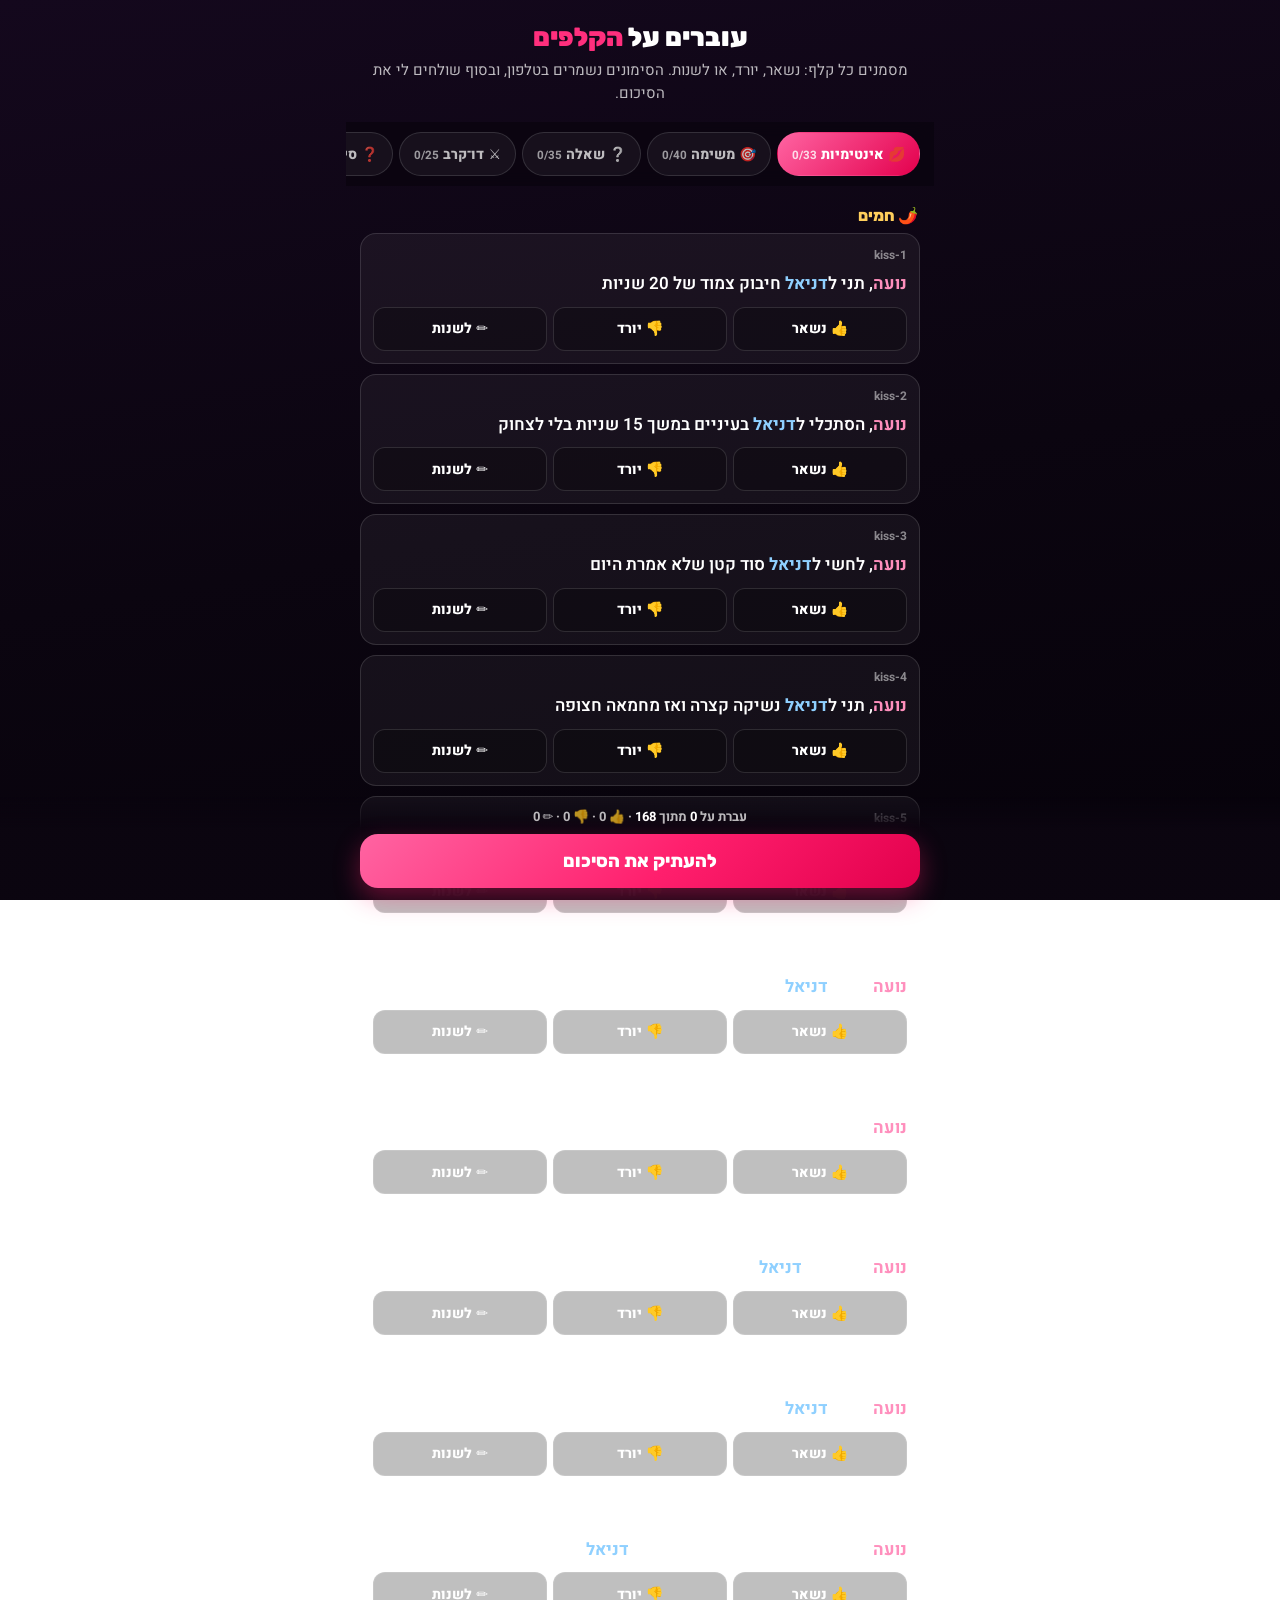
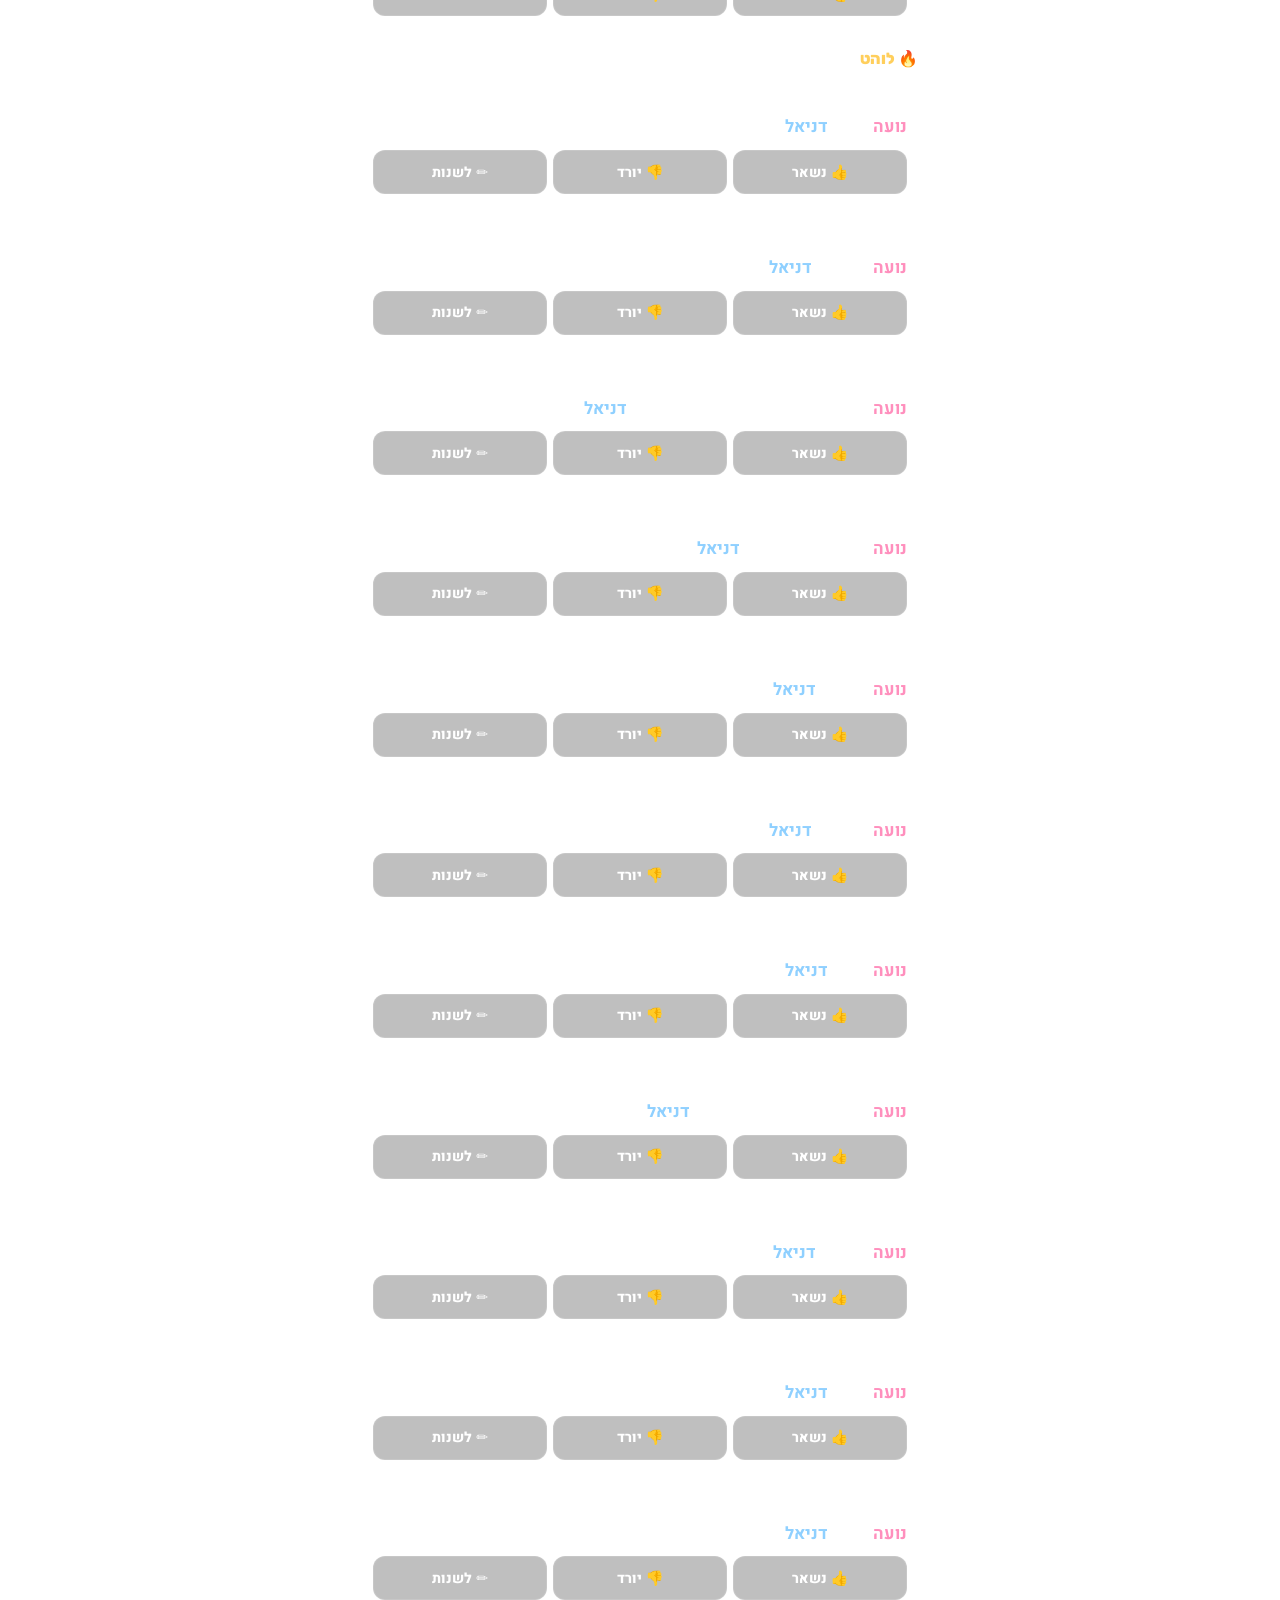
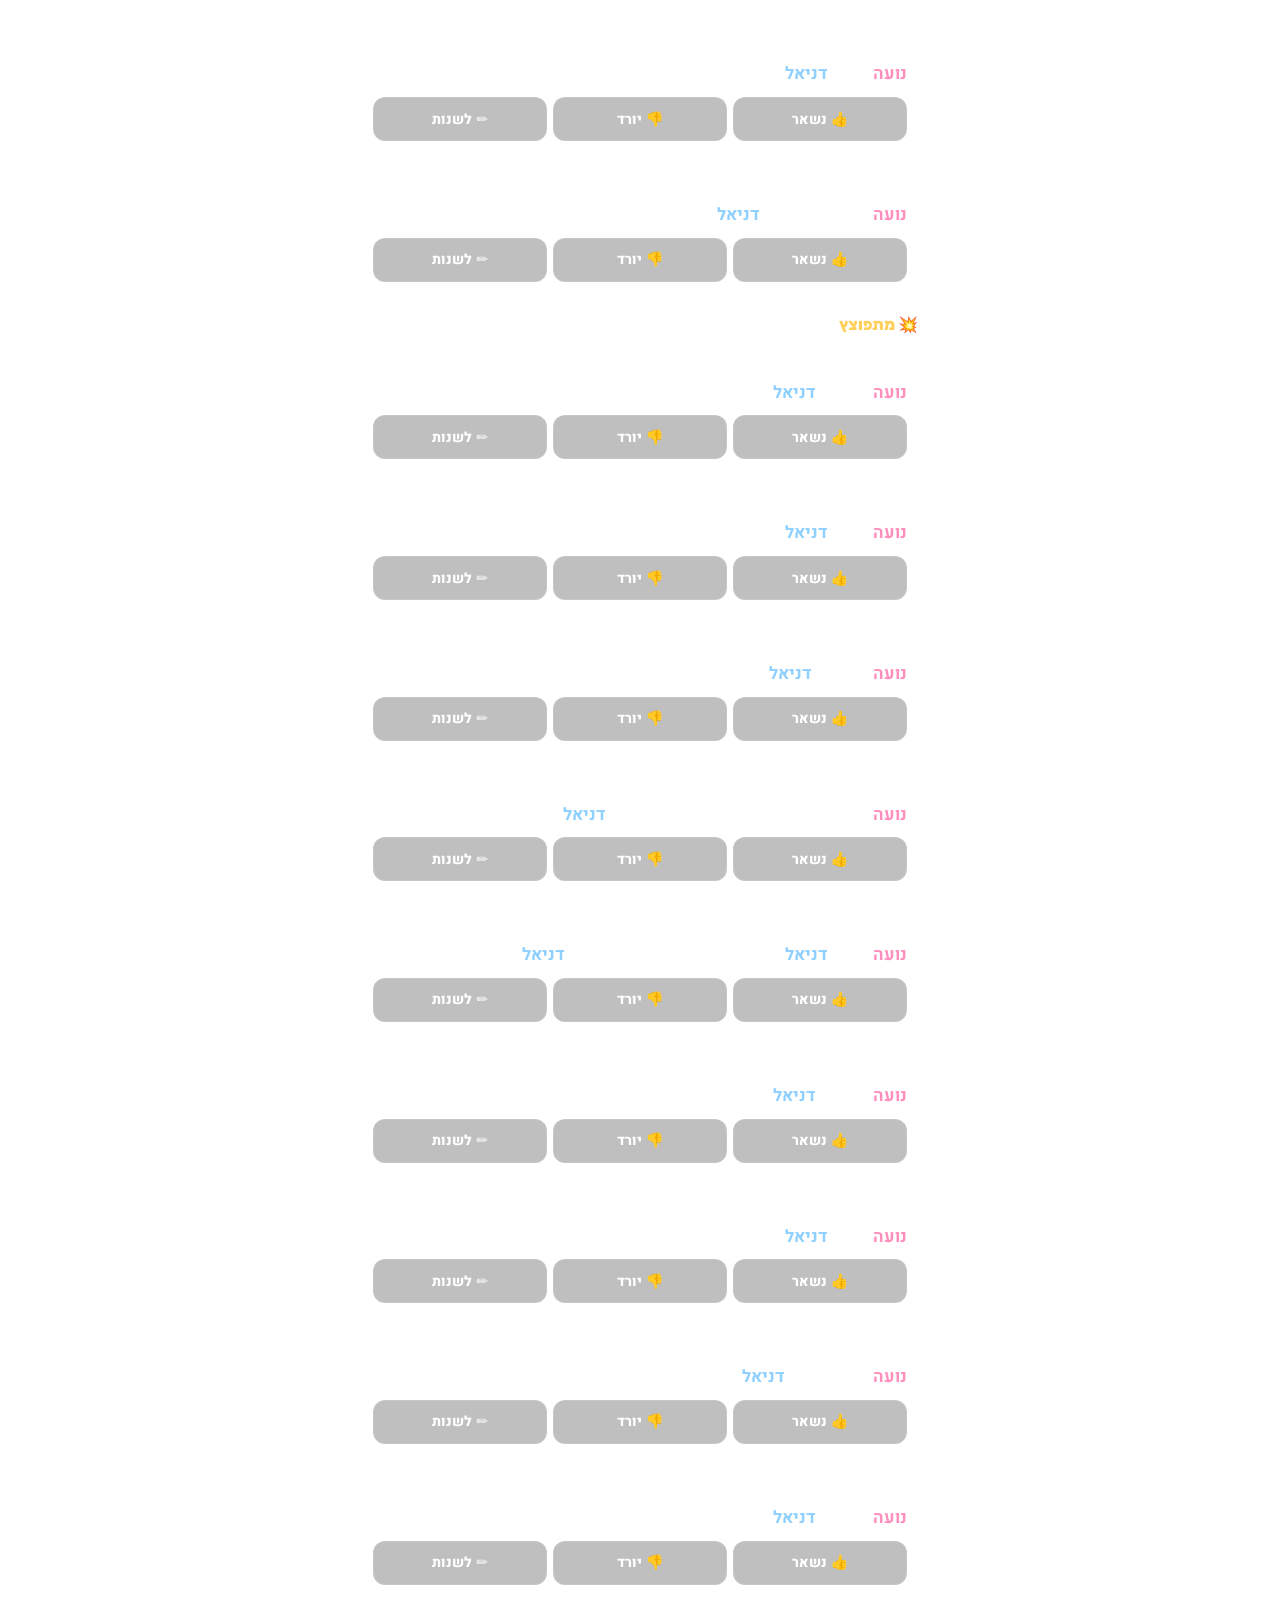
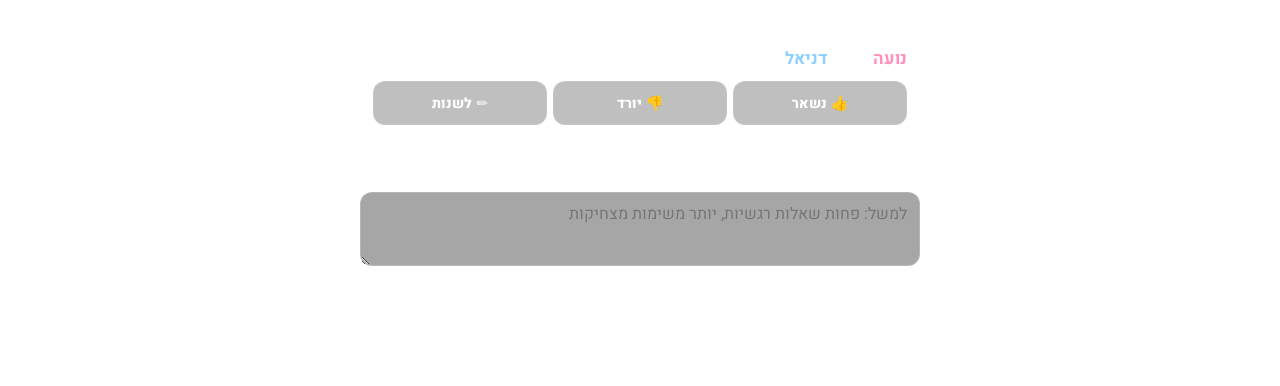
==== premium/review.html @ f599b425 "Box edition: dramatic bomb sequence and card review page Co-Authored-By: Claude Fable 5.2 <noreply@a" ====
<!DOCTYPE html>
<html lang="he" dir="rtl">
<head>
<meta charset="UTF-8">
<meta name="viewport" content="width=device-width, initial-scale=1.0, viewport-fit=cover">
<meta name="theme-color" content="#0b0510">
<meta name="robots" content="noindex">
<title>מעבר על הקלפים</title>
<link rel="preconnect" href="https://fonts.googleapis.com">
<link rel="preconnect" href="https://fonts.gstatic.com" crossorigin>
<link href="https://fonts.googleapis.com/css2?family=Heebo:wght@400;500;600;700;800&family=Rubik:wght@700;800;900&display=swap" rel="stylesheet">
<style>
:root{--bg:#0b0510;--line:rgba(255,255,255,.13);--muted:rgba(255,255,255,.72);--dim:rgba(255,255,255,.5);--pink:#ff2f7d;--good:#2fd29a;--bad:#ff5a6e;--gold:#ffcf5c;--fd:"Rubik","Heebo",system-ui,sans-serif}
*{box-sizing:border-box;-webkit-tap-highlight-color:transparent}
html{-webkit-text-size-adjust:100%}
body{margin:0;background:linear-gradient(170deg,#14081d,#0b0510 55%,#06020a) fixed;color:#fff;font-family:"Heebo",system-ui,sans-serif;padding:0 14px calc(env(safe-area-inset-bottom,0px) + 120px)}
button,textarea{font-family:inherit;color:inherit}
button{cursor:pointer}
.wrap{max-width:560px;margin:0 auto}
header{padding:22px 0 8px;text-align:center}
h1{margin:0;font-family:var(--fd);font-weight:900;font-size:26px}
h1 span{color:var(--pink)}
header p{margin:6px 0 0;color:var(--muted);font-size:15px;line-height:1.5}
.tabs{position:sticky;top:0;z-index:5;display:flex;gap:6px;overflow-x:auto;margin:10px -14px 0;padding:10px 14px;background:rgba(11,5,16,.94);-webkit-backdrop-filter:blur(8px);backdrop-filter:blur(8px);scrollbar-width:none}
.tabs::-webkit-scrollbar{display:none}
.tabs button{flex:0 0 auto;min-height:44px;padding:0 14px;border-radius:999px;border:1px solid var(--line);background:rgba(255,255,255,.05);font-weight:800;font-size:14px;white-space:nowrap;color:var(--muted)}
.tabs button.on{background:linear-gradient(135deg,#ff64a2,#e3004d);border-color:transparent;color:#fff}
.tabs button small{font-weight:700;opacity:.8}
.lvl{margin:20px 2px 8px;font-family:var(--fd);font-weight:800;font-size:16px;color:var(--gold)}
.card{margin-bottom:10px;padding:12px;border-radius:16px;background:rgba(255,255,255,.05);border:1px solid var(--line);transition:border-color .2s,background .2s,opacity .2s}
.card.keep{border-color:rgba(47,210,154,.6);background:rgba(47,210,154,.08)}
.card.drop{border-color:rgba(255,90,110,.6);background:rgba(255,90,110,.08)}
.card.drop .txt{text-decoration:line-through;text-decoration-color:rgba(255,90,110,.8);opacity:.6}
.card.edit{border-color:rgba(255,207,92,.7);background:rgba(255,207,92,.08)}
.txt{margin:0 0 10px;font-size:17px;font-weight:600;line-height:1.45}
.txt b{color:#ff8fbd;font-weight:700}
.txt i{font-style:normal;color:#8fd0ff;font-weight:700}
.meta{display:flex;align-items:center;gap:6px;margin-bottom:8px;color:var(--dim);font-size:12px;font-weight:700}
.meta .id{direction:ltr}
.acts{display:grid;grid-template-columns:repeat(3,1fr);gap:6px}
.acts button{min-height:44px;border-radius:12px;border:1px solid var(--line);background:rgba(0,0,0,.25);font-weight:800;font-size:14px}
.card.keep .acts .k{background:var(--good);border-color:transparent;color:#03251a}
.card.drop .acts .d{background:var(--bad);border-color:transparent;color:#2a0308}
.card.edit .acts .e{background:var(--gold);border-color:transparent;color:#2a1a02}
.more{display:none;margin-top:8px}
.card.edit .more{display:block}
textarea{display:block;width:100%;min-height:74px;padding:10px 12px;border-radius:12px;border:1px solid rgba(255,255,255,.18);background:rgba(0,0,0,.35);font-size:16px;line-height:1.45;resize:vertical}
textarea:focus{outline:none;border-color:var(--gold)}
.lv{display:flex;align-items:center;gap:6px;margin-top:8px;font-size:13px;font-weight:700;color:var(--muted)}
.lv button{min-width:44px;min-height:40px;border-radius:10px;border:1px solid var(--line);background:rgba(0,0,0,.25);font-size:13px;font-weight:800}
.lv button.on{background:#fff;color:#1a0a22;border-color:transparent}
.bar{position:fixed;inset:auto 0 0;z-index:6;padding:10px 14px calc(env(safe-area-inset-bottom,0px) + 12px);background:linear-gradient(to top,rgba(11,5,16,.98) 70%,rgba(11,5,16,0))}
.bar-in{max-width:560px;margin:0 auto;display:grid;gap:8px}
.stat{text-align:center;font-size:13px;font-weight:700;color:var(--muted)}
.stat b{color:#fff}
.send{min-height:54px;border:0;border-radius:18px;font-family:var(--fd);font-weight:800;font-size:18px;color:#fff;background:linear-gradient(135deg,#ff64a2,#ff1f6d 55%,#e3004d);box-shadow:0 10px 26px rgba(255,31,109,.38)}
.send:active{transform:scale(.98)}
.toast{position:fixed;left:50%;bottom:150px;z-index:9;transform:translateX(-50%);padding:10px 16px;border-radius:14px;background:#1c0f28;border:1px solid var(--line);font-weight:700;font-size:15px;white-space:nowrap;opacity:0;pointer-events:none;transition:opacity .2s}
.toast.show{opacity:1}
#out{display:none;margin-top:8px;min-height:140px;direction:rtl;font-size:13px}
#out.show{display:block}
.free{margin:26px 0 0}
.free label{display:block;margin:0 2px 6px;font-weight:800;font-size:15px}
</style>
</head>
<body>
<div class="wrap">
  <header>
    <h1>עוברים על <span>הקלפים</span></h1>
    <p>מסמנים כל קלף: נשאר, יורד, או לשנות. הסימונים נשמרים בטלפון, ובסוף שולחים לי את הסיכום.</p>
  </header>
  <nav class="tabs" id="tabs"></nav>
  <main id="list"></main>
  <div class="free">
    <label for="general">הערה כללית (לא חובה)</label>
    <textarea id="general" placeholder="למשל: פחות שאלות רגשיות, יותר משימות מצחיקות"></textarea>
  </div>
</div>
<div class="bar"><div class="bar-in">
  <div class="stat" id="stat"></div>
  <button class="send" id="send" type="button">להעתיק את הסיכום</button>
  <textarea id="out" readonly></textarea>
</div></div>
<div class="toast" id="toast"></div>
<script src="decks.js"></script>
<script>
const NAMES={kiss:"💋 אינטימיות",task:"🎯 משימה",question:"❔ שאלה",duel:"⚔️ דו־קרב",tempt:"❓ סיכון",drink:"🥂 שתייה",coupon:"🎟️ שוברים"};
const LVL={1:"🌶️ חמים",2:"🔥 לוהט",3:"💥 מתפוצץ"};
const VERBS={give:"תני",do:"עשי",say:"אמרי",ask:"שאלי",whisper:"לחשי",choose:"בחרי",look:"הסתכלי",describe:"תארי",tell:"ספרי",try:"נסי",hold:"החזיקי",invent:"המציאי",make:"גרמי",take:"קחי",return:"חזרי",drink:"שתי",stand:"עמדי",show:"הראי",perform:"בצעי",start:"תלחצי",answer:"עני",count:"מני",touch:"געי",keep:"שמרי"};
const KEY="pxCardReview";
const $=id=>document.getElementById(id);
const esc=s=>String(s).replace(/[&<>"']/g,c=>({"&":"&amp;","<":"&lt;",">":"&gt;",'"':"&quot;","'":"&#39;"}[c]));
let st={};try{st=JSON.parse(localStorage.getItem(KEY)||"{}")||{}}catch(_e){}
const save=()=>{try{localStorage.setItem(KEY,JSON.stringify(st))}catch(_e){}};
const DECKS=Object.assign({},LB_DECK,{coupon:LB_COUPONS.map(c=>[0,c[0]+" "+c[1]])});
const CATS=Object.keys(DECKS);
let cur=CATS[0];
function plain(t){let x=t.replaceAll("{actor}","נועה").replaceAll("{target}","דניאל");for(const k in VERBS)x=x.replaceAll("{"+k+"}",VERBS[k]);return x}
function pretty(t){let x=esc(t).replaceAll("{actor}","<b>נועה</b>").replaceAll("{target}","<i>דניאל</i>");for(const k in VERBS)x=x.replaceAll("{"+k+"}",VERBS[k]);return x}
const idOf=(cat,i)=>cat+"-"+(i+1);
function counts(cat){const a=DECKS[cat];let k=0,d=0,e=0;a.forEach((_,i)=>{const s=(st[idOf(cat,i)]||{}).s;if(s==="keep")k++;else if(s==="drop")d++;else if(s==="edit")e++});return{k,d,e,n:a.length}}
function renderTabs(){$("tabs").innerHTML=CATS.map(c=>{const x=counts(c);return `<button type="button" data-cat="${c}" class="${c===cur?"on":""}">${NAMES[c]} <small>${x.k+x.d+x.e}/${x.n}</small></button>`}).join("")}
function renderList(){
  const a=DECKS[cur];let html="",lastLv=null;
  a.forEach((c,i)=>{
    if(c[0]!==lastLv&&c[0]){lastLv=c[0];html+=`<div class="lvl">${LVL[c[0]]}</div>`}
    const id=idOf(cur,i),s=st[id]||{},lv=s.lv||c[0];
    html+=`<article class="card ${s.s||""}" data-id="${id}">
      <div class="meta"><span class="id">${id}</span></div>
      <p class="txt">${pretty(c[1])}</p>
      <div class="acts"><button type="button" class="k" data-s="keep">👍 נשאר</button><button type="button" class="d" data-s="drop">👎 יורד</button><button type="button" class="e" data-s="edit">✏️ לשנות</button></div>
      <div class="more"><textarea placeholder="איך היית כותבת אותו, או מה מפריע בו">${esc(s.note||"")}</textarea>
      ${c[0]?`<div class="lv">רמה: ${[1,2,3].map(n=>`<button type="button" data-lv="${n}" class="${n===lv?"on":""}">${LVL[n].split(" ")[0]}</button>`).join("")}</div>`:""}</div>
    </article>`;
  });
  $("list").innerHTML=html;
}
function renderStat(){let k=0,d=0,e=0,n=0;CATS.forEach(c=>{const x=counts(c);k+=x.k;d+=x.d;e+=x.e;n+=x.n});$("stat").innerHTML=`עברת על <b>${k+d+e}</b> מתוך <b>${n}</b> · 👍 ${k} · 👎 ${d} · ✏️ ${e}`}
function summary(){
  const lines=["סיכום מעבר על הקלפים — פצצות אהבה",""];
  const drop=[],edit=[],keep=[];let untouched=0;
  CATS.forEach(cat=>DECKS[cat].forEach((c,i)=>{
    const id=idOf(cat,i),s=st[id]||{},t=plain(c[1]);
    if(s.s==="drop")drop.push(`[${id}] ${t}`);
    else if(s.s==="edit")edit.push(`[${id}] ${t}\n   ← ${s.note?s.note.trim():"(בלי הערה)"}${s.lv&&s.lv!==c[0]?`\n   רמה: ${c[0]} ← ${s.lv}`:""}`);
    else if(s.s==="keep")keep.push(id);
    else untouched++;
  }));
  lines.push(`להוריד (${drop.length}):`,...(drop.length?drop:["—"]),"",`לשנות (${edit.length}):`,...(edit.length?edit:["—"]),"",`נשארים (${keep.length}): ${keep.join(", ")||"—"}`,`לא סומנו: ${untouched}`);
  const g=$("general").value.trim();if(g)lines.push("","הערה כללית:",g);
  return lines.join("\n");
}
function toast(t){const el=$("toast");el.textContent=t;el.classList.add("show");clearTimeout(toast.t);toast.t=setTimeout(()=>el.classList.remove("show"),1800)}
$("tabs").addEventListener("click",e=>{const b=e.target.closest("button[data-cat]");if(!b)return;cur=b.dataset.cat;renderTabs();renderList();window.scrollTo({top:0})});
$("list").addEventListener("click",e=>{
  const card=e.target.closest(".card");if(!card)return;const id=card.dataset.id,s=st[id]||(st[id]={});
  const a=e.target.closest("button[data-s]"),l=e.target.closest("button[data-lv]");
  if(a){s.s=s.s===a.dataset.s?"":a.dataset.s;card.className="card "+(s.s||"");if(s.s==="edit")card.querySelector("textarea").focus()}
  else if(l){s.lv=+l.dataset.lv;card.querySelectorAll("button[data-lv]").forEach(b=>b.classList.toggle("on",b===l))}
  else return;
  save();renderTabs();renderStat();
});
$("list").addEventListener("input",e=>{if(e.target.tagName!=="TEXTAREA")return;const card=e.target.closest(".card"),s=st[card.dataset.id]||(st[card.dataset.id]={});s.note=e.target.value;save()});
$("general").value=st._general||"";
$("general").addEventListener("input",e=>{st._general=e.target.value;save()});
$("send").addEventListener("click",async()=>{
  const text=summary(),out=$("out");out.value=text;
  try{await navigator.clipboard.writeText(text);toast("הסיכום הועתק. הדביקי אותו בצ'אט")}
  catch(_e){out.classList.add("show");out.focus();out.select();toast("סמני את הטקסט והעתיקי")}
});
renderTabs();renderList();renderStat();
</script>
</body>
</html>
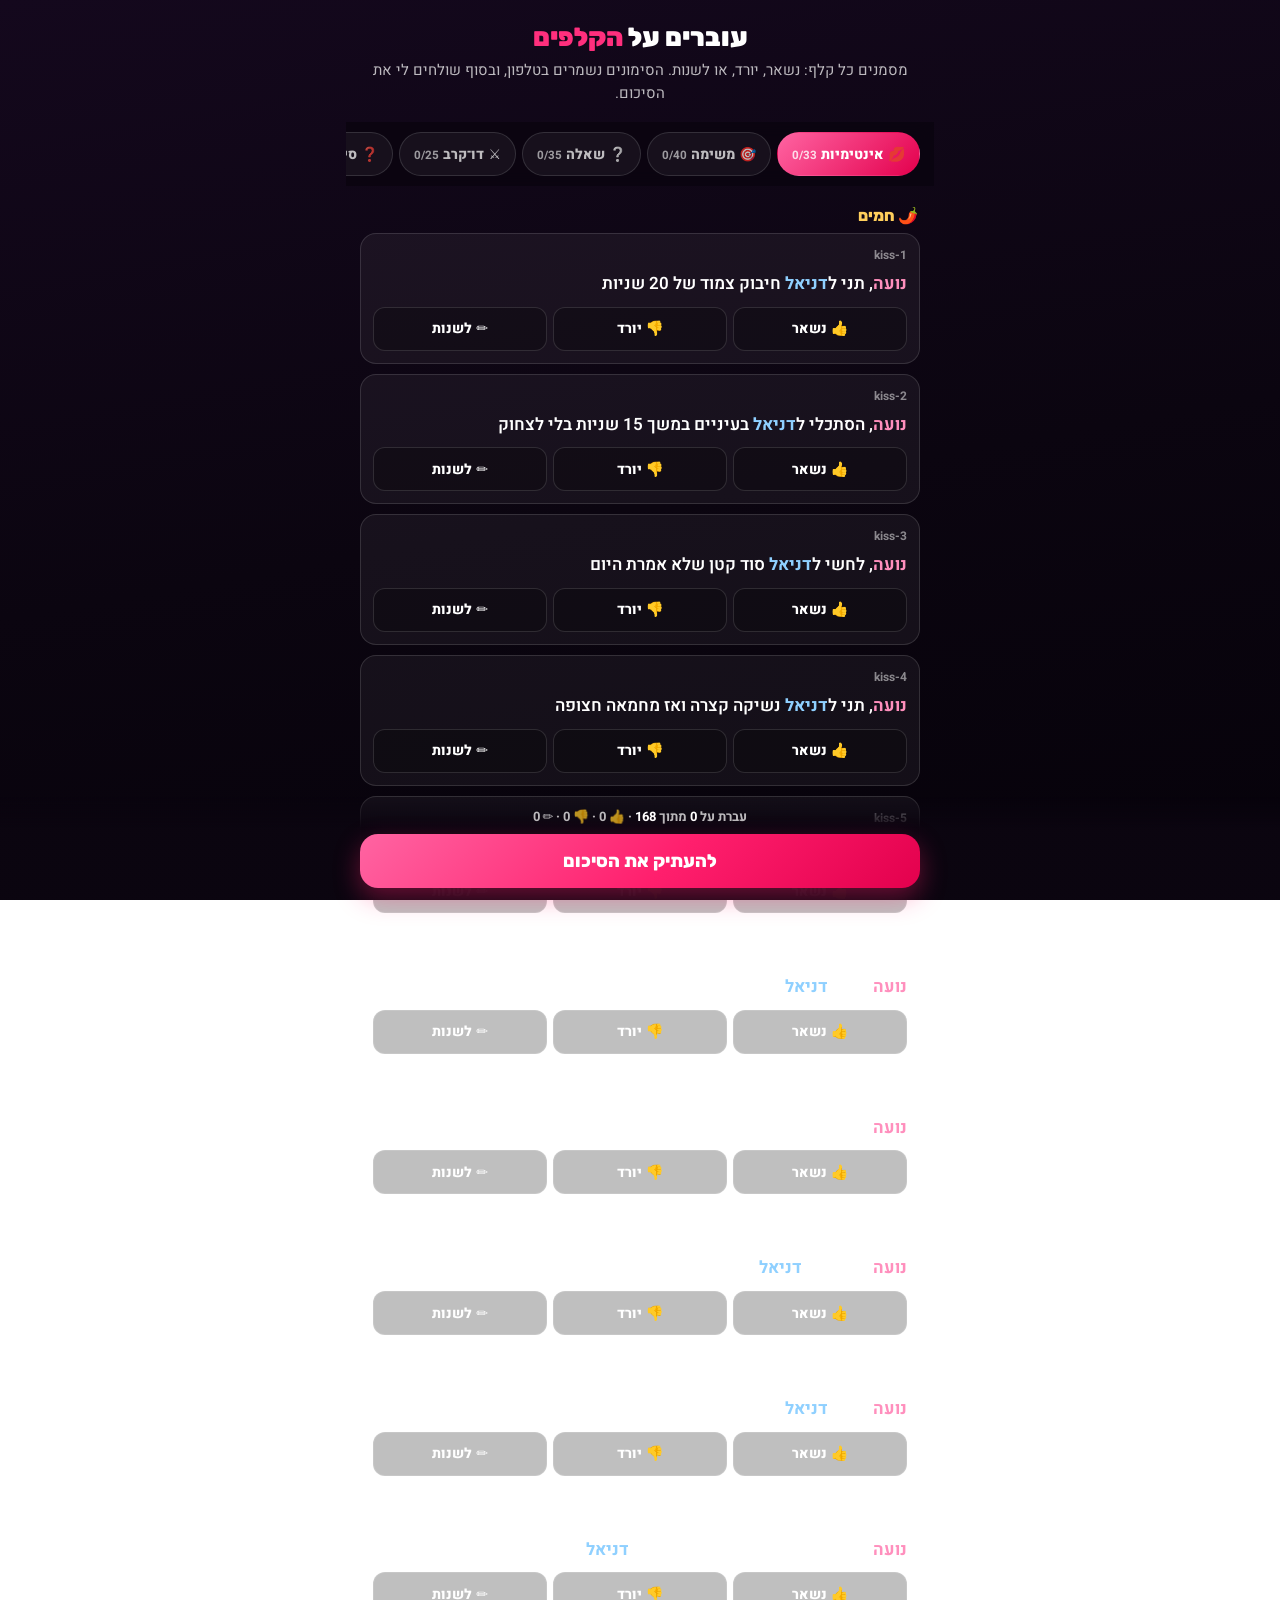
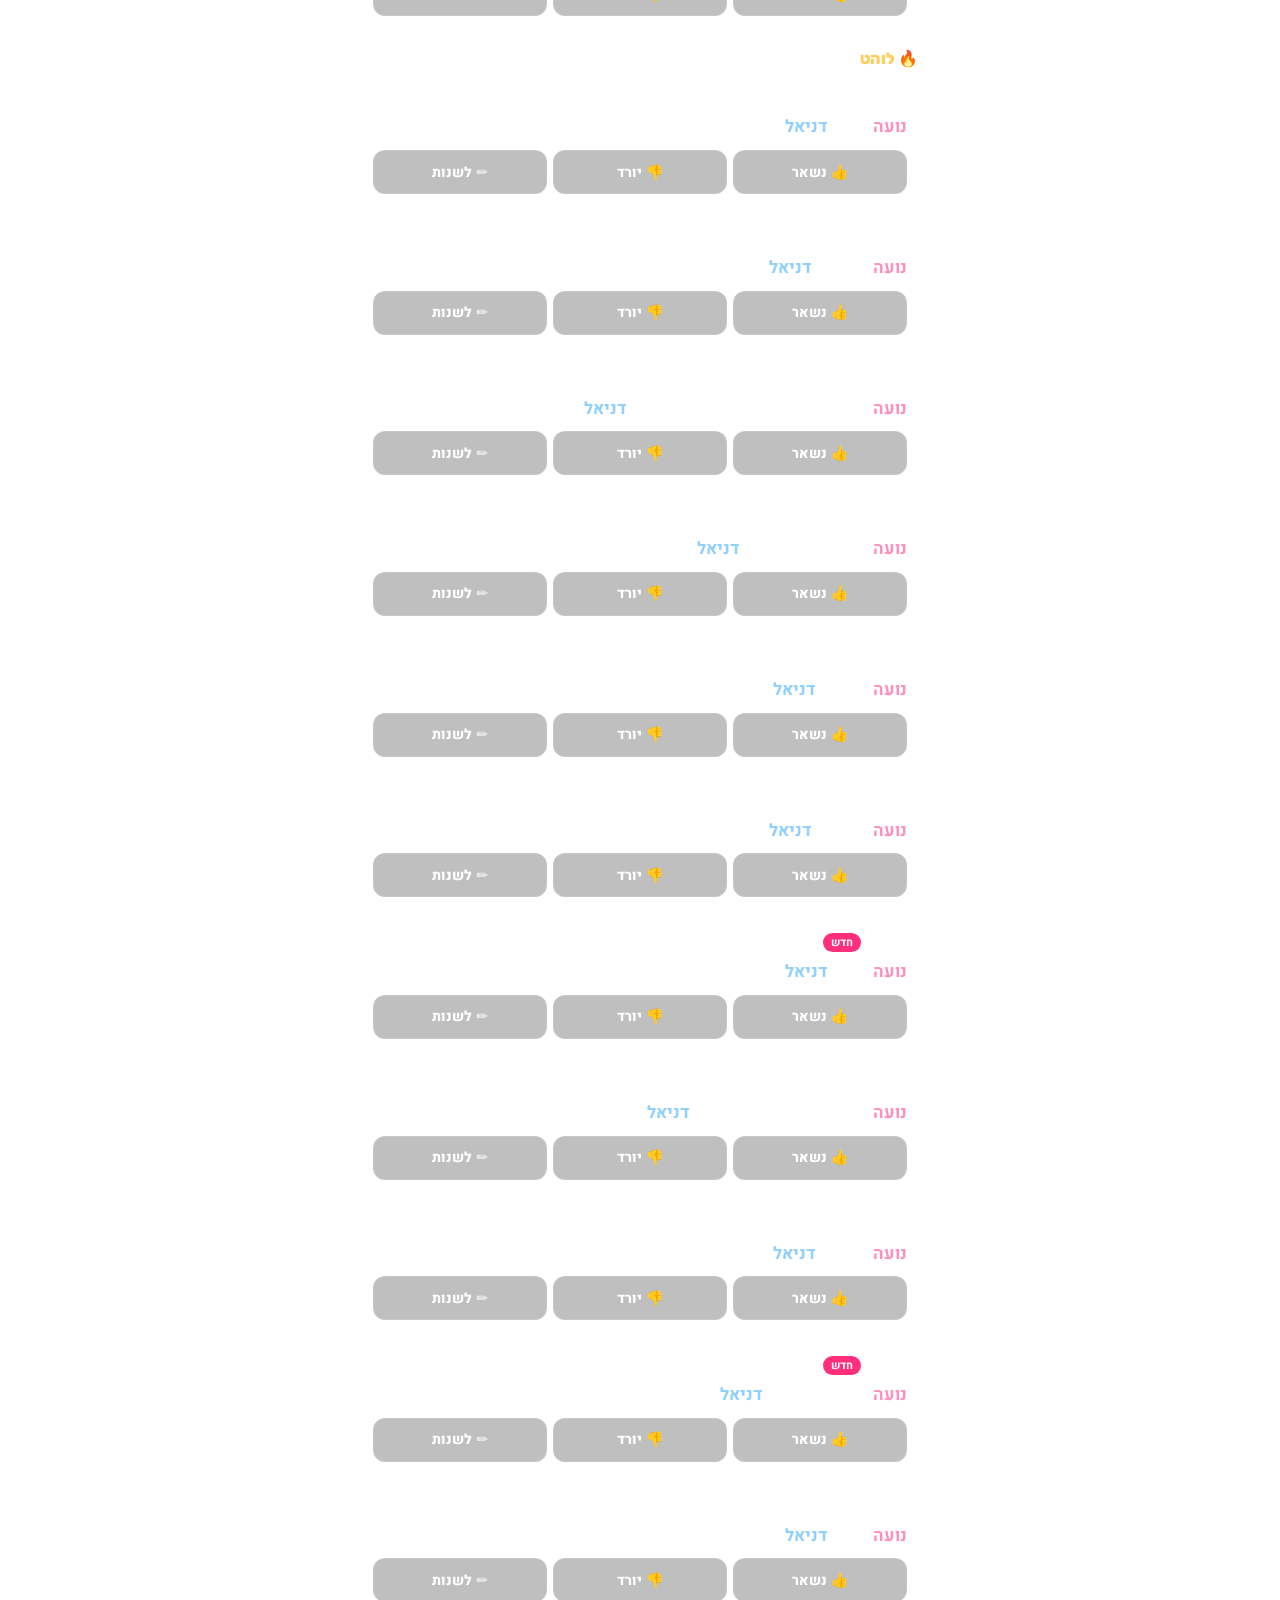
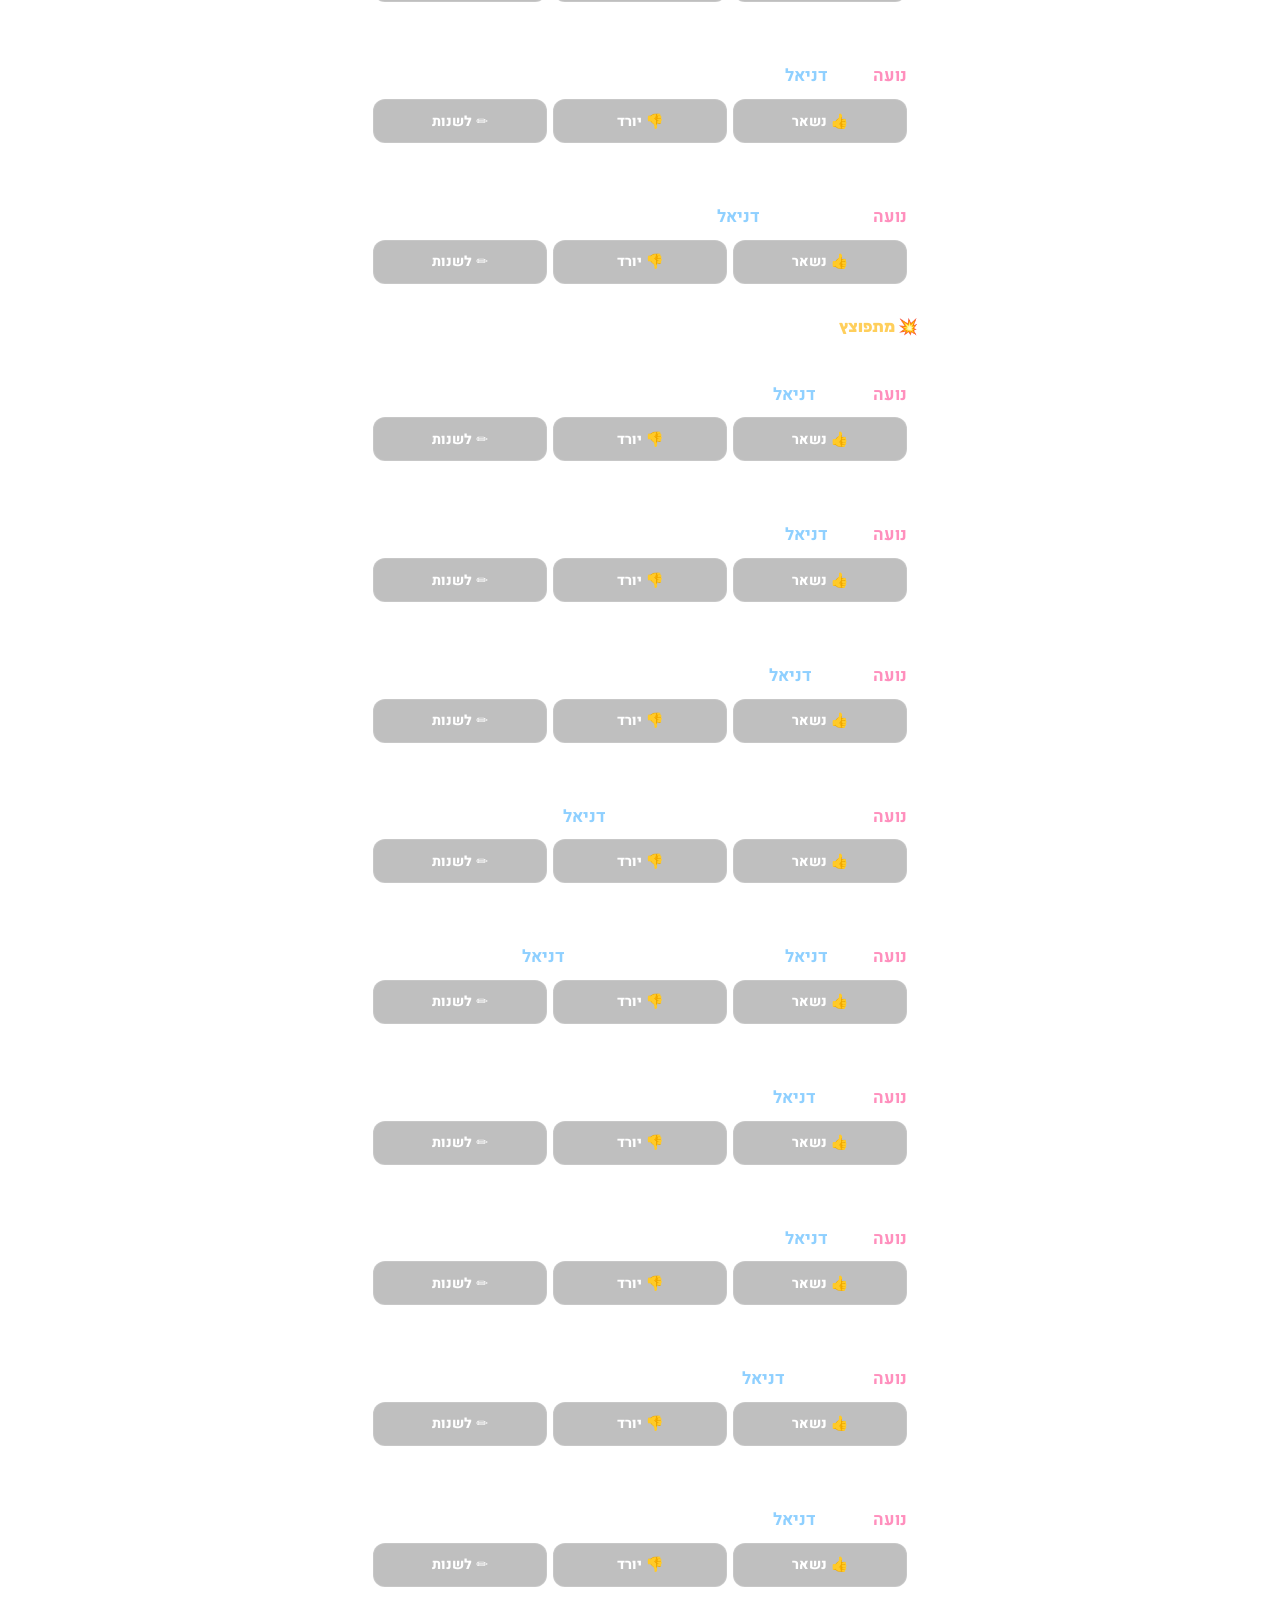
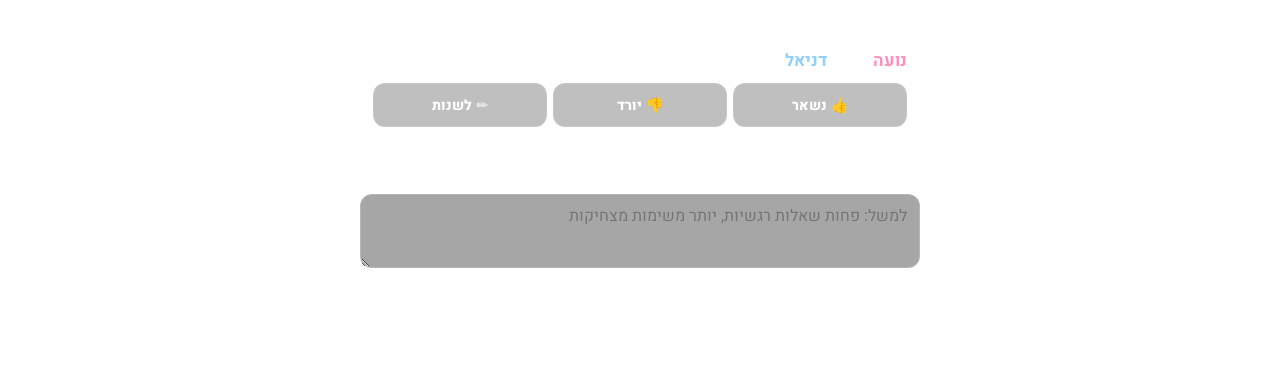
==== commit 62f1691d: "Box edition: replace 20 generic trivia and duplicate cards with couple-focused ones Co-Authored-By: " ====
--- a/premium/review.html
+++ b/premium/review.html
@@ -37,6 +37,7 @@
 .txt i{font-style:normal;color:#8fd0ff;font-weight:700}
 .meta{display:flex;align-items:center;gap:6px;margin-bottom:8px;color:var(--dim);font-size:12px;font-weight:700}
 .meta .id{direction:ltr}
+.meta .new{padding:1px 8px;border-radius:999px;background:var(--pink);color:#fff;font-size:11px}
 .acts{display:grid;grid-template-columns:repeat(3,1fr);gap:6px}
 .acts button{min-height:44px;border-radius:12px;border:1px solid var(--line);background:rgba(0,0,0,.25);font-weight:800;font-size:14px}
 .card.keep .acts .k{background:var(--good);border-color:transparent;color:#03251a}
@@ -91,6 +92,8 @@
 const $=id=>document.getElementById(id);
 const esc=s=>String(s).replace(/[&<>"']/g,c=>({"&":"&amp;","<":"&lt;",">":"&gt;",'"':"&quot;","'":"&#39;"}[c]));
 let st={};try{st=JSON.parse(localStorage.getItem(KEY)||"{}")||{}}catch(_e){}
+const FRESH=new Set(["duel-3","duel-5","duel-7","duel-10","duel-12","duel-13","duel-15","duel-18","duel-19","tempt-1","tempt-2","tempt-3","tempt-4","tempt-5","kiss-17","kiss-20","task-28","task-20","task-18","task-25"]);
+if(st._v!==2){FRESH.forEach(id=>delete st[id]);st._v=2;try{localStorage.setItem(KEY,JSON.stringify(st))}catch(_e){}}
 const save=()=>{try{localStorage.setItem(KEY,JSON.stringify(st))}catch(_e){}};
 const DECKS=Object.assign({},LB_DECK,{coupon:LB_COUPONS.map(c=>[0,c[0]+" "+c[1]])});
 const CATS=Object.keys(DECKS);
@@ -106,7 +109,7 @@
     if(c[0]!==lastLv&&c[0]){lastLv=c[0];html+=`<div class="lvl">${LVL[c[0]]}</div>`}
     const id=idOf(cur,i),s=st[id]||{},lv=s.lv||c[0];
     html+=`<article class="card ${s.s||""}" data-id="${id}">
-      <div class="meta"><span class="id">${id}</span></div>
+      <div class="meta"><span class="id">${id}</span>${FRESH.has(id)?'<span class="new">חדש</span>':""}</div>
       <p class="txt">${pretty(c[1])}</p>
       <div class="acts"><button type="button" class="k" data-s="keep">👍 נשאר</button><button type="button" class="d" data-s="drop">👎 יורד</button><button type="button" class="e" data-s="edit">✏️ לשנות</button></div>
       <div class="more"><textarea placeholder="איך היית כותבת אותו, או מה מפריע בו">${esc(s.note||"")}</textarea>
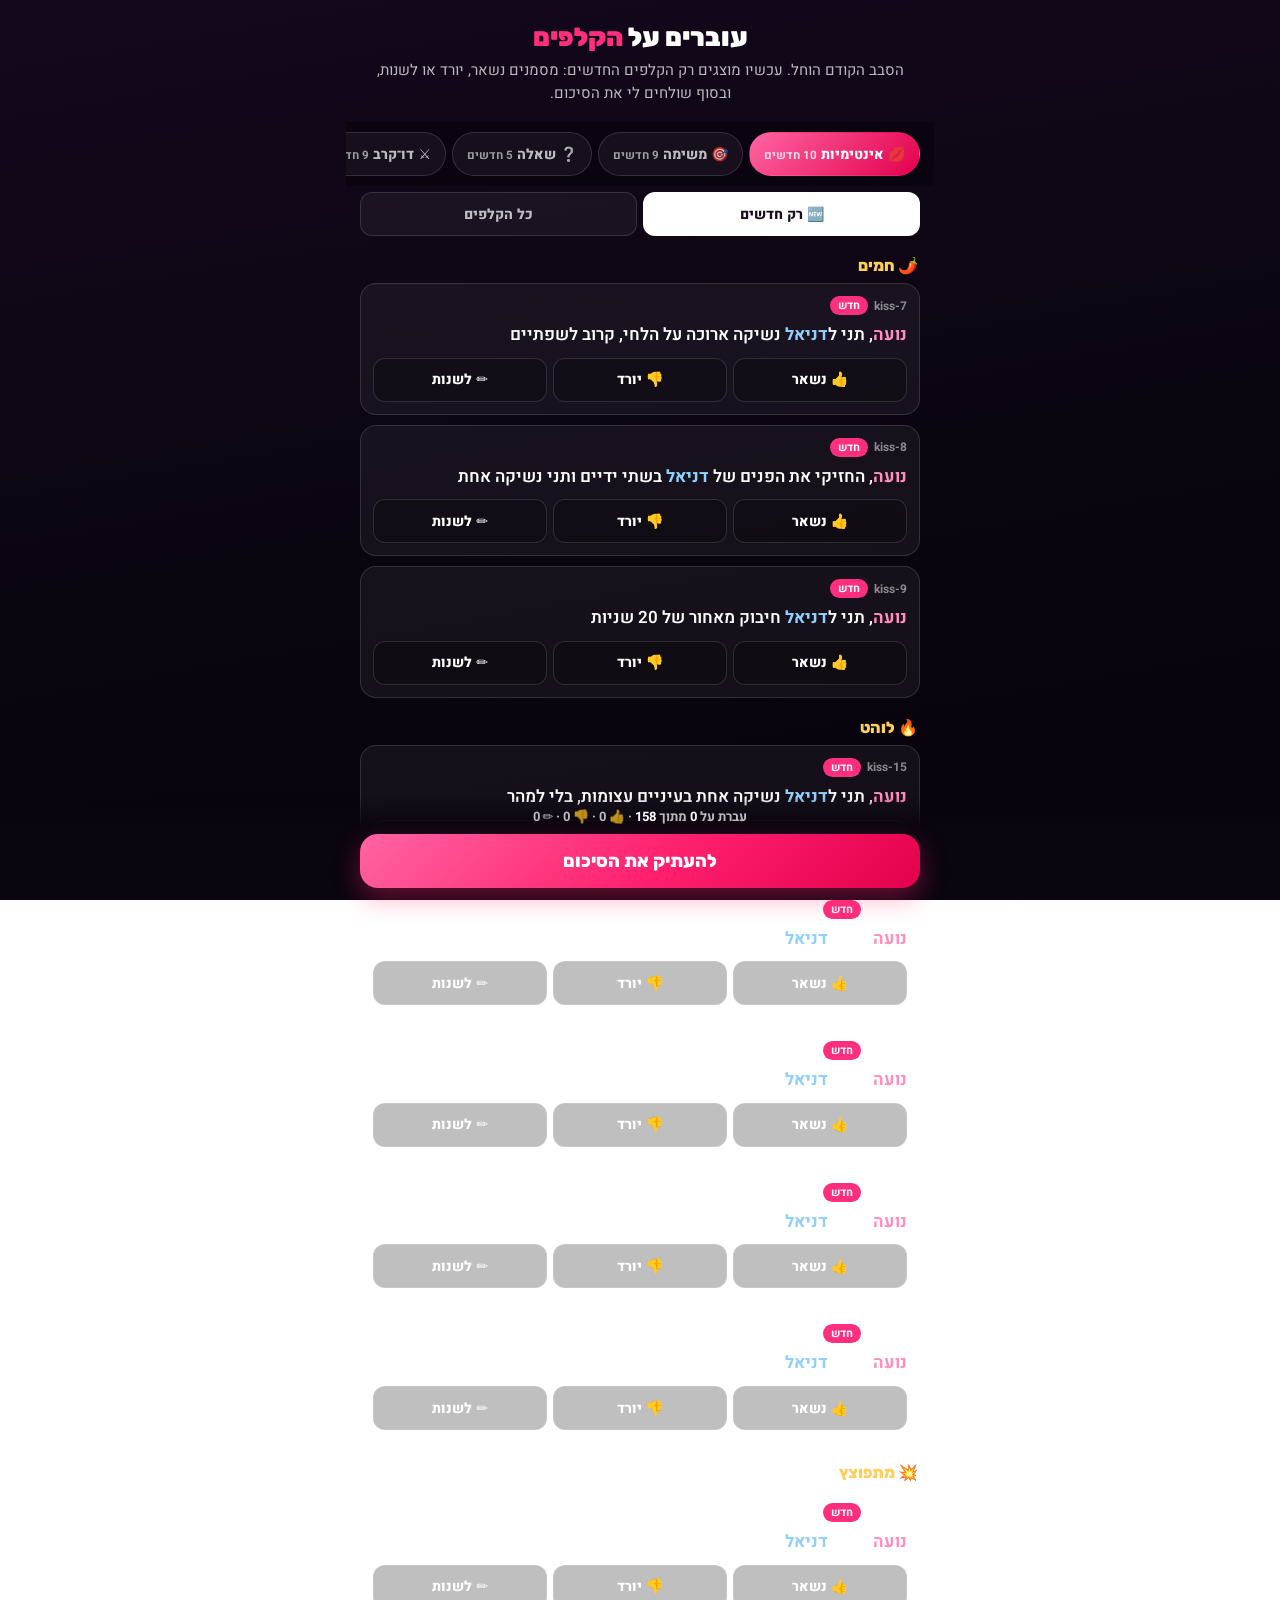
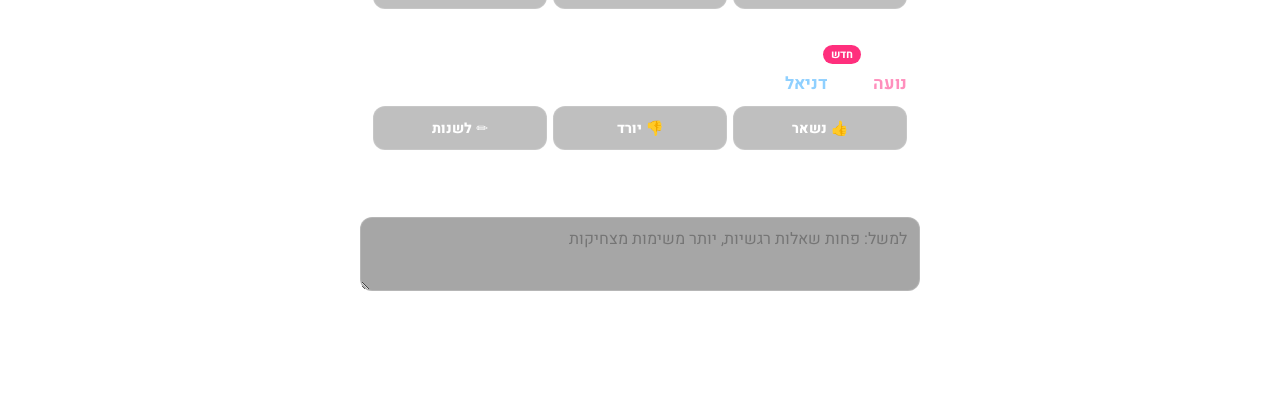
==== commit 7f0b11b9: "Box edition: apply card review (drop 34, edit 4, add 19 new) and show only new cards in review page " ====
--- a/premium/review.html
+++ b/premium/review.html
@@ -26,6 +26,10 @@
 .tabs button{flex:0 0 auto;min-height:44px;padding:0 14px;border-radius:999px;border:1px solid var(--line);background:rgba(255,255,255,.05);font-weight:800;font-size:14px;white-space:nowrap;color:var(--muted)}
 .tabs button.on{background:linear-gradient(135deg,#ff64a2,#e3004d);border-color:transparent;color:#fff}
 .tabs button small{font-weight:700;opacity:.8}
+.flt{display:grid;grid-template-columns:1fr 1fr;gap:6px;margin-top:6px}
+.flt button{min-height:44px;border-radius:12px;border:1px solid var(--line);background:rgba(255,255,255,.05);font-weight:800;font-size:14px;color:var(--muted)}
+.flt button.on{background:#fff;color:#1a0a22;border-color:transparent}
+.none{padding:30px 10px;text-align:center;color:var(--dim);font-weight:600}
 .lvl{margin:20px 2px 8px;font-family:var(--fd);font-weight:800;font-size:16px;color:var(--gold)}
 .card{margin-bottom:10px;padding:12px;border-radius:16px;background:rgba(255,255,255,.05);border:1px solid var(--line);transition:border-color .2s,background .2s,opacity .2s}
 .card.keep{border-color:rgba(47,210,154,.6);background:rgba(47,210,154,.08)}
@@ -68,9 +72,10 @@
 <div class="wrap">
   <header>
     <h1>עוברים על <span>הקלפים</span></h1>
-    <p>מסמנים כל קלף: נשאר, יורד, או לשנות. הסימונים נשמרים בטלפון, ובסוף שולחים לי את הסיכום.</p>
+    <p>הסבב הקודם הוחל. עכשיו מוצגים רק הקלפים החדשים: מסמנים נשאר, יורד או לשנות, ובסוף שולחים לי את הסיכום.</p>
   </header>
   <nav class="tabs" id="tabs"></nav>
+  <div class="flt"><button type="button" id="fNew" class="on">🆕 רק חדשים</button><button type="button" id="fAll">כל הקלפים</button></div>
   <main id="list"></main>
   <div class="free">
     <label for="general">הערה כללית (לא חובה)</label>
@@ -92,31 +97,33 @@
 const $=id=>document.getElementById(id);
 const esc=s=>String(s).replace(/[&<>"']/g,c=>({"&":"&amp;","<":"&lt;",">":"&gt;",'"':"&quot;","'":"&#39;"}[c]));
 let st={};try{st=JSON.parse(localStorage.getItem(KEY)||"{}")||{}}catch(_e){}
-const FRESH=new Set(["duel-3","duel-5","duel-7","duel-10","duel-12","duel-13","duel-15","duel-18","duel-19","tempt-1","tempt-2","tempt-3","tempt-4","tempt-5","kiss-17","kiss-20","task-28","task-20","task-18","task-25"]);
-if(st._v!==2){FRESH.forEach(id=>delete st[id]);st._v=2;try{localStorage.setItem(KEY,JSON.stringify(st))}catch(_e){}}
+const FRESH=new Set(["{actor}, {give} ל{target} נשיקה ארוכה על הלחי, קרוב לשפתיים","{actor}, {hold} את הפנים של {target} בשתי ידיים ו{give} נשיקה אחת","{actor}, {give} ל{target} חיבוק מאחור של 20 שניות","{actor}, {give} ל{target} נשיקה אחת בעיניים עצומות, בלי למהר","{actor}, {give} ל{target} נשיקה צרפתית של 15 שניות","{actor}, {give} ל{target} נשיקה מאחורי האוזן","{actor}, {give} ל{target} נשיקות מהכתף ועד האוזן","{actor}, {give} ל{target} עיסוי גב תחתון של דקה","{actor}, {give} ל{target} נשיקה על הבטן","{actor}, {give} ל{target} עיסוי ירכיים של דקה","{actor}, {do} ל{target} עיסוי ראש של 20 שניות","{actor}, {choose} שיר ו{do} ריקוד צמוד עם {target} במשך 30 שניות","{actor}, {describe} את {target} כאילו זו מודעת היכרויות","{actor}, {give} ל{target} עיסוי כפות רגליים של 30 שניות","{actor}, {do} ל{target} סרנדה: שורה אחת משיר אהבה, בכל הכוח","{actor}, {tell} ל{target} מה הדבר הראשון שהיית עושה אם הייתם לבד על אי בודד","{actor}, {give} ל{target} עיסוי צוואר של דקה","{actor}, {do} ל{target} ליטוף בגב, מתחת לחולצה, במשך 20 שניות","{actor}, {take} את היד של {target} ו{show} איפה הכי נעים לך","{actor}, מה הזיכרון הראשון שלך מ{target}?","{actor}, למה הכי התגעגעת אצל {target} בפעם האחרונה שלא התראיתם?","{actor}, איפה בגוף הכי נעים לך לקבל נשיקה?","{actor}, מה הלילה הכי טוב שהיה לכם ביחד?","{actor}, מאיזה חלק בגוף של {target} הכי קשה לך להתעלם?","{actor} ו{target}, כותבים בתורות מילה באצבע על הגב. מי שמנחש קודם מנצח","{actor} ו{target}, מי אומר קודם 5 דברים שהצד השני אוהב?","{actor} ו{target}, מי נזכר קודם מה לבשתם בדייט הראשון?","{actor} ו{target}, נשיקת בזק: סופרים עד 3, ומי שמנשק קודם את הלחי של הצד השני מנצח","{actor} ו{target}, חיקוי הדדי: מי מחקה טוב יותר את הצד השני? מי שצוחק קודם מפסיד","{actor} ו{target}, מי אומר קודם 3 מקומות שהייתם בהם ביחד השנה?","{actor} ו{target}, הורדת ידיים: הטוב משלושה","{actor} ו{target}, מי מצליח קודם לגנוב נשיקה? מותר להתחמק","{actor} ו{target}, מי אומר קודם את התאריך המדויק שבו הכרתם?","{actor}, יש לך 15 שניות לומר 5 מאכלים אהובים על {target}","{actor}, יש לך 20 שניות לומר 5 מקומות שטיילתם בהם ביחד","{actor}, יש לך 15 שניות לומר 4 דברים שמרגיזים את {target}, עם חיוך","{actor}, יש לך 20 שניות לשיר שורה משיר שמזכיר לך את {target}","{actor}, יש לך 10 שניות לומר 3 סיבות למה כדאי להתאהב בך"]);
+if(st._v!==3){st={_v:3,_general:""};try{localStorage.setItem(KEY,JSON.stringify(st))}catch(_e){}}
+let onlyNew=true;
 const save=()=>{try{localStorage.setItem(KEY,JSON.stringify(st))}catch(_e){}};
 const DECKS=Object.assign({},LB_DECK,{coupon:LB_COUPONS.map(c=>[0,c[0]+" "+c[1]])});
 const CATS=Object.keys(DECKS);
 let cur=CATS[0];
-function plain(t){let x=t.replaceAll("{actor}","נועה").replaceAll("{target}","דניאל");for(const k in VERBS)x=x.replaceAll("{"+k+"}",VERBS[k]);return x}
-function pretty(t){let x=esc(t).replaceAll("{actor}","<b>נועה</b>").replaceAll("{target}","<i>דניאל</i>");for(const k in VERBS)x=x.replaceAll("{"+k+"}",VERBS[k]);return x}
+function plain(t){let x=t.replaceAll("{bo}","בו").replaceAll("{actor}","נועה").replaceAll("{target}","דניאל");for(const k in VERBS)x=x.replaceAll("{"+k+"}",VERBS[k]);return x}
+function pretty(t){let x=esc(t).replaceAll("{bo}","בו").replaceAll("{actor}","<b>נועה</b>").replaceAll("{target}","<i>דניאל</i>");for(const k in VERBS)x=x.replaceAll("{"+k+"}",VERBS[k]);return x}
 const idOf=(cat,i)=>cat+"-"+(i+1);
 function counts(cat){const a=DECKS[cat];let k=0,d=0,e=0;a.forEach((_,i)=>{const s=(st[idOf(cat,i)]||{}).s;if(s==="keep")k++;else if(s==="drop")d++;else if(s==="edit")e++});return{k,d,e,n:a.length}}
-function renderTabs(){$("tabs").innerHTML=CATS.map(c=>{const x=counts(c);return `<button type="button" data-cat="${c}" class="${c===cur?"on":""}">${NAMES[c]} <small>${x.k+x.d+x.e}/${x.n}</small></button>`}).join("")}
+function renderTabs(){$("tabs").innerHTML=CATS.map(c=>{const x=counts(c);const nf=DECKS[c].filter(q=>FRESH.has(q[1])).length;return `<button type="button" data-cat="${c}" class="${c===cur?"on":""}">${NAMES[c]} <small>${onlyNew?nf+" חדשים":x.n}</small></button>`}).join("")}
 function renderList(){
   const a=DECKS[cur];let html="",lastLv=null;
   a.forEach((c,i)=>{
+    if(onlyNew&&!FRESH.has(c[1]))return;
     if(c[0]!==lastLv&&c[0]){lastLv=c[0];html+=`<div class="lvl">${LVL[c[0]]}</div>`}
     const id=idOf(cur,i),s=st[id]||{},lv=s.lv||c[0];
     html+=`<article class="card ${s.s||""}" data-id="${id}">
-      <div class="meta"><span class="id">${id}</span>${FRESH.has(id)?'<span class="new">חדש</span>':""}</div>
+      <div class="meta"><span class="id">${id}</span>${FRESH.has(c[1])?'<span class="new">חדש</span>':""}</div>
       <p class="txt">${pretty(c[1])}</p>
       <div class="acts"><button type="button" class="k" data-s="keep">👍 נשאר</button><button type="button" class="d" data-s="drop">👎 יורד</button><button type="button" class="e" data-s="edit">✏️ לשנות</button></div>
       <div class="more"><textarea placeholder="איך היית כותבת אותו, או מה מפריע בו">${esc(s.note||"")}</textarea>
       ${c[0]?`<div class="lv">רמה: ${[1,2,3].map(n=>`<button type="button" data-lv="${n}" class="${n===lv?"on":""}">${LVL[n].split(" ")[0]}</button>`).join("")}</div>`:""}</div>
     </article>`;
   });
-  $("list").innerHTML=html;
+  $("list").innerHTML=html||'<p class="none">אין קלפים חדשים בחפיסה הזו.</p>';
 }
 function renderStat(){let k=0,d=0,e=0,n=0;CATS.forEach(c=>{const x=counts(c);k+=x.k;d+=x.d;e+=x.e;n+=x.n});$("stat").innerHTML=`עברת על <b>${k+d+e}</b> מתוך <b>${n}</b> · 👍 ${k} · 👎 ${d} · ✏️ ${e}`}
 function summary(){
@@ -151,6 +158,8 @@
   try{await navigator.clipboard.writeText(text);toast("הסיכום הועתק. הדביקי אותו בצ'אט")}
   catch(_e){out.classList.add("show");out.focus();out.select();toast("סמני את הטקסט והעתיקי")}
 });
+$("fNew").onclick=()=>{onlyNew=true;$("fNew").classList.add("on");$("fAll").classList.remove("on");renderTabs();renderList()};
+$("fAll").onclick=()=>{onlyNew=false;$("fAll").classList.add("on");$("fNew").classList.remove("on");renderTabs();renderList()};
 renderTabs();renderList();renderStat();
 </script>
 </body>
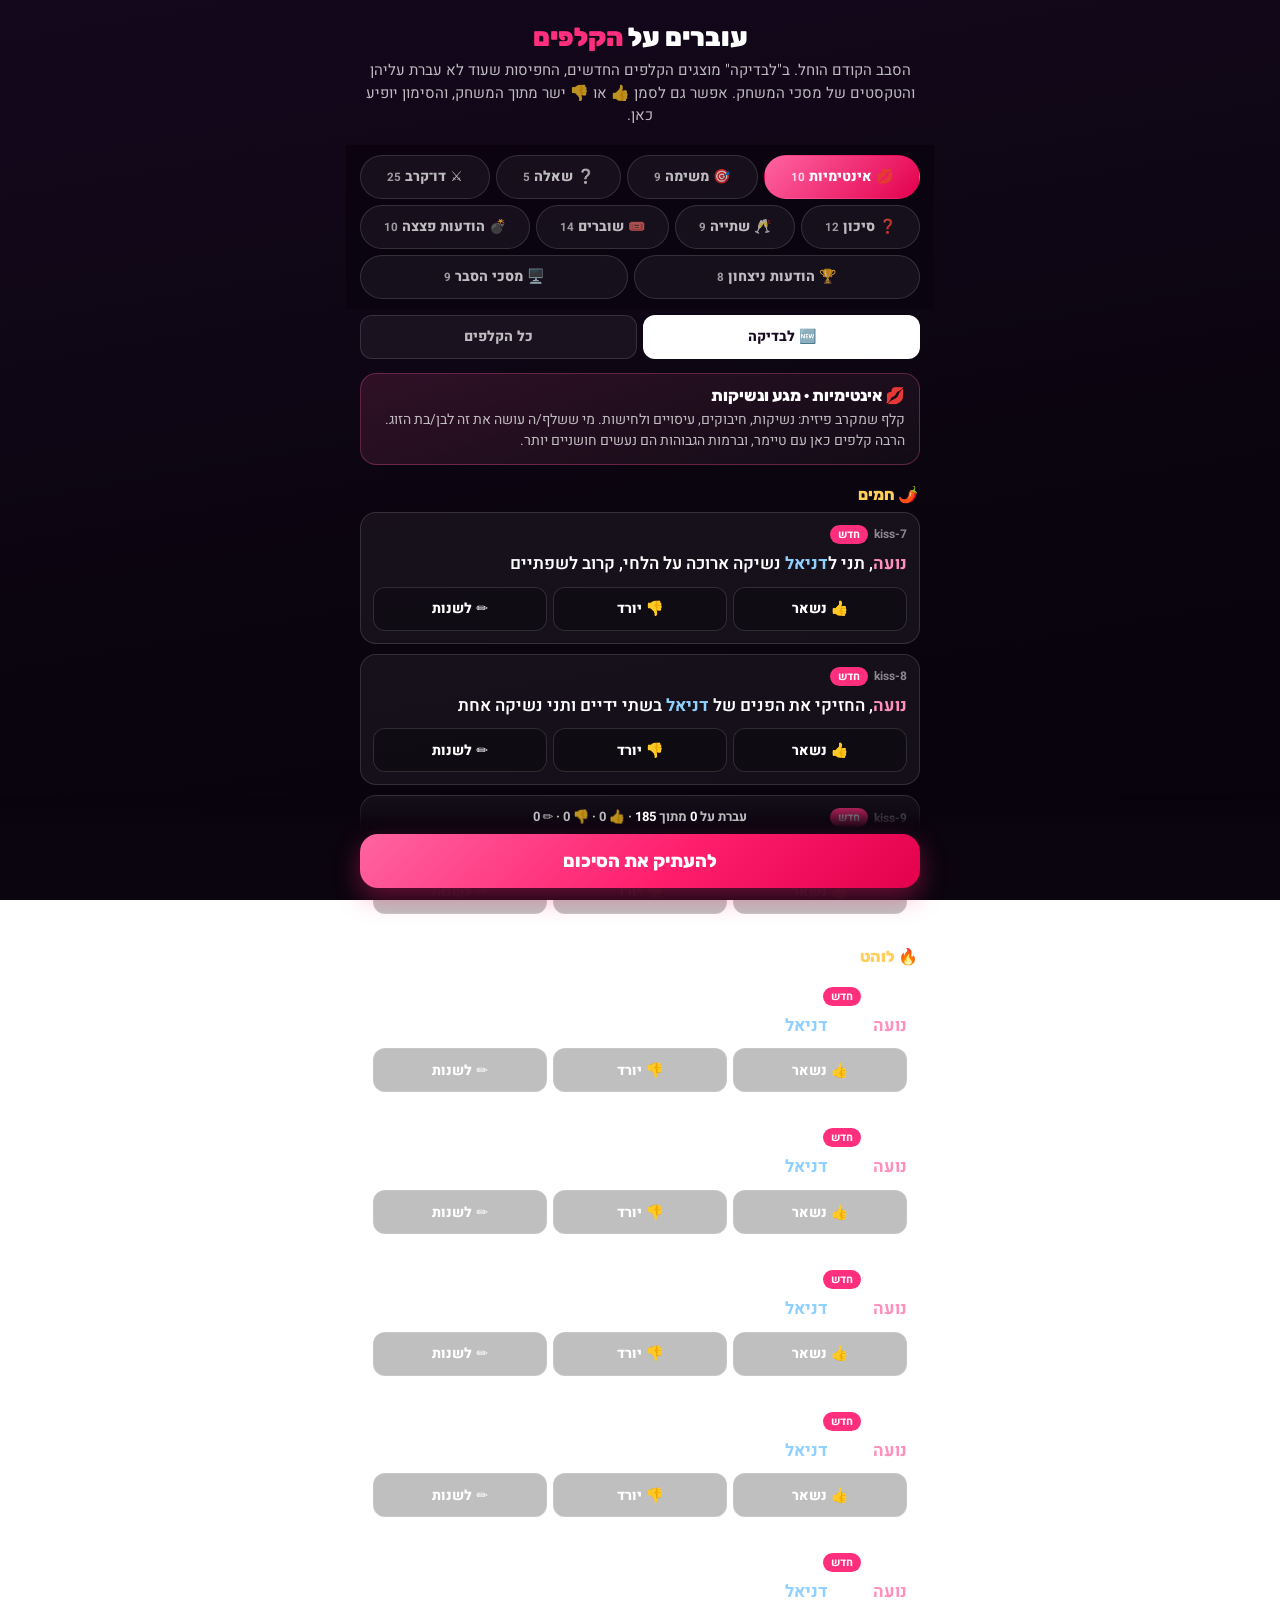
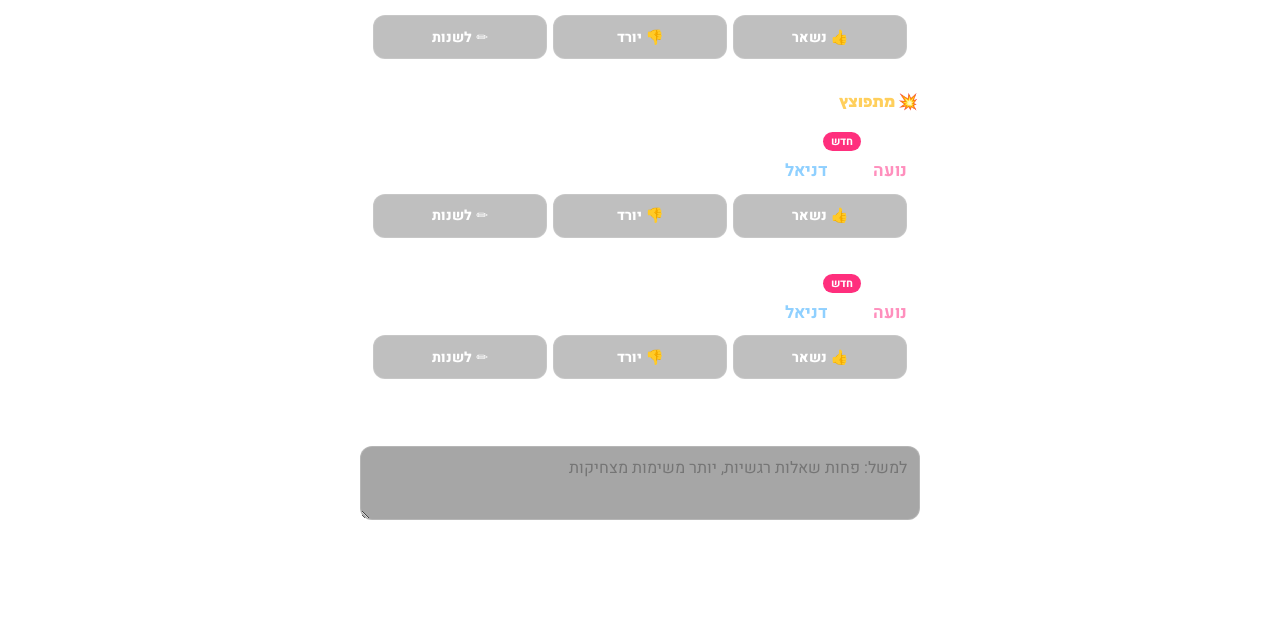
==== commit 66fc2c7b: "Box edition: deck style notes, screen texts and all decks in review page, rate cards from inside the" ====
--- a/premium/review.html
+++ b/premium/review.html
@@ -21,15 +21,18 @@
 h1{margin:0;font-family:var(--fd);font-weight:900;font-size:26px}
 h1 span{color:var(--pink)}
 header p{margin:6px 0 0;color:var(--muted);font-size:15px;line-height:1.5}
-.tabs{position:sticky;top:0;z-index:5;display:flex;gap:6px;overflow-x:auto;margin:10px -14px 0;padding:10px 14px;background:rgba(11,5,16,.94);-webkit-backdrop-filter:blur(8px);backdrop-filter:blur(8px);scrollbar-width:none}
+.tabs{display:flex;flex-wrap:wrap;gap:6px;margin:10px -14px 0;padding:10px 14px;background:rgba(11,5,16,.94);-webkit-backdrop-filter:blur(8px);backdrop-filter:blur(8px);scrollbar-width:none}
 .tabs::-webkit-scrollbar{display:none}
-.tabs button{flex:0 0 auto;min-height:44px;padding:0 14px;border-radius:999px;border:1px solid var(--line);background:rgba(255,255,255,.05);font-weight:800;font-size:14px;white-space:nowrap;color:var(--muted)}
+.tabs button{flex:1 1 auto;min-height:44px;padding:0 14px;border-radius:999px;border:1px solid var(--line);background:rgba(255,255,255,.05);font-weight:800;font-size:14px;white-space:nowrap;color:var(--muted)}
 .tabs button.on{background:linear-gradient(135deg,#ff64a2,#e3004d);border-color:transparent;color:#fff}
 .tabs button small{font-weight:700;opacity:.8}
 .flt{display:grid;grid-template-columns:1fr 1fr;gap:6px;margin-top:6px}
 .flt button{min-height:44px;border-radius:12px;border:1px solid var(--line);background:rgba(255,255,255,.05);font-weight:800;font-size:14px;color:var(--muted)}
 .flt button.on{background:#fff;color:#1a0a22;border-color:transparent}
 .none{padding:30px 10px;text-align:center;color:var(--dim);font-weight:600}
+.style{margin:14px 0 4px;padding:12px 14px;border-radius:16px;background:linear-gradient(160deg,rgba(255,79,150,.14),rgba(255,255,255,.03));border:1px solid rgba(255,90,160,.3)}
+.style b{display:block;font-family:var(--fd);font-weight:800;font-size:16px}
+.style p{margin:4px 0 0;color:var(--muted);font-size:14px;line-height:1.55}
 .lvl{margin:20px 2px 8px;font-family:var(--fd);font-weight:800;font-size:16px;color:var(--gold)}
 .card{margin-bottom:10px;padding:12px;border-radius:16px;background:rgba(255,255,255,.05);border:1px solid var(--line);transition:border-color .2s,background .2s,opacity .2s}
 .card.keep{border-color:rgba(47,210,154,.6);background:rgba(47,210,154,.08)}
@@ -72,10 +75,10 @@
 <div class="wrap">
   <header>
     <h1>עוברים על <span>הקלפים</span></h1>
-    <p>הסבב הקודם הוחל. עכשיו מוצגים רק הקלפים החדשים: מסמנים נשאר, יורד או לשנות, ובסוף שולחים לי את הסיכום.</p>
+    <p>הסבב הקודם הוחל. ב"לבדיקה" מוצגים הקלפים החדשים, החפיסות שעוד לא עברת עליהן והטקסטים של מסכי המשחק. אפשר גם לסמן 👍 או 👎 ישר מתוך המשחק, והסימון יופיע כאן.</p>
   </header>
   <nav class="tabs" id="tabs"></nav>
-  <div class="flt"><button type="button" id="fNew" class="on">🆕 רק חדשים</button><button type="button" id="fAll">כל הקלפים</button></div>
+  <div class="flt"><button type="button" id="fNew" class="on">🆕 לבדיקה</button><button type="button" id="fAll">כל הקלפים</button></div>
   <main id="list"></main>
   <div class="free">
     <label for="general">הערה כללית (לא חובה)</label>
@@ -90,7 +93,20 @@
 <div class="toast" id="toast"></div>
 <script src="decks.js"></script>
 <script>
-const NAMES={kiss:"💋 אינטימיות",task:"🎯 משימה",question:"❔ שאלה",duel:"⚔️ דו־קרב",tempt:"❓ סיכון",drink:"🥂 שתייה",coupon:"🎟️ שוברים"};
+const NAMES={kiss:"💋 אינטימיות",task:"🎯 משימה",question:"❔ שאלה",duel:"⚔️ דו־קרב",tempt:"❓ סיכון",drink:"🥂 שתייה",coupon:"🎟️ שוברים",bomb:"💣 הודעות פצצה",victory:"🏆 הודעות ניצחון",screen:"🖥️ מסכי הסבר"};
+const STYLE={
+  kiss:["מגע ונשיקות","קלף שמקרב פיזית: נשיקות, חיבוקים, עיסויים ולחישות. מי ששלף/ה עושה את זה לבן/בת הזוג. הרבה קלפים כאן עם טיימר, וברמות הגבוהות הם נעשים חושניים יותר."],
+  task:["מה שעושים מול הצד השני","מי ששלף/ה מבצע/ת משהו: מצחיק (חיקוי, נאום, פוזה), מפלרטט (מבט, מחמאה) או מגע (עיסוי, ריקוד צמוד). זו החפיסה הכי גדולה, והיא קובעת את האווירה של הערב."],
+  question:["שאלה שעונים עליה בקול","פותחת שיחה: זיכרונות משותפים, מה מושך, מה מדליק. ברמת חמים השאלות מתוקות, ובמתפוצץ הן על פנטזיות ועל מה יקרה אחרי המשחק."],
+  duel:["שניכם במקביל, מי מנצח","קלף תחרותי ומהיר: מי שמסיים/ת ראשון/ה או מנצח/ת מקבל/ת צעד בונוס על הלוח. עובד הכי טוב כשהוא פיזי או קשור לזוג, ופחות כשהוא טריוויה כללית."],
+  tempt:["הימור עם שעון","רשות: מחליטים לפני שרואים את הקלף. יש זמן קצוב; הצלחה מקדמת צעד, כישלון מחזיר צעד. הקלף צריך להיות קשה בדיוק במידה כדי שיהיה מתח."],
+  drink:["לגימה","מופיע רק במצב שתייה קליל או פרוע. הוראות קצרות, בלי לחץ. מים ושתייה קלה תמיד בסדר."],
+  coupon:["פרס למנצח/ת","מי שמנצח/ת בוחר/ת שובר אחד מתוך שלושה. השובר נשמר במגירה עד שמממשים אותו. אמור להיות משהו שבאמת רוצים לקבל."],
+  bomb:["ההודעה כשדורכים על פצצה","מופיעה באקראי אחרי הפיצוץ, כשהכלי חוזר להתחלה. אמורה לעקוץ קצת ולהצחיק."],
+  victory:["השורה במסך הניצחון","מופיעה מתחת לשם של מי שניצח/ה. אמורה להרגיש כמו חגיגה."],
+  screen:["מסכי ההסבר במשחק","הטקסטים שמסבירים מה קורה: לפני דו־קרב, לפני סיכון, לפני משימה עם זמן ועוד. כאן מסמנים מה מבלבל, ארוך מדי או לא בטון הנכון."]
+};
+const REVIEW_ALL=new Set(["duel","tempt","drink","coupon","bomb","victory","screen"]);
 const LVL={1:"🌶️ חמים",2:"🔥 לוהט",3:"💥 מתפוצץ"};
 const VERBS={give:"תני",do:"עשי",say:"אמרי",ask:"שאלי",whisper:"לחשי",choose:"בחרי",look:"הסתכלי",describe:"תארי",tell:"ספרי",try:"נסי",hold:"החזיקי",invent:"המציאי",make:"גרמי",take:"קחי",return:"חזרי",drink:"שתי",stand:"עמדי",show:"הראי",perform:"בצעי",start:"תלחצי",answer:"עני",count:"מני",touch:"געי",keep:"שמרי"};
 const KEY="pxCardReview";
@@ -101,18 +117,19 @@
 if(st._v!==3){st={_v:3,_general:""};try{localStorage.setItem(KEY,JSON.stringify(st))}catch(_e){}}
 let onlyNew=true;
 const save=()=>{try{localStorage.setItem(KEY,JSON.stringify(st))}catch(_e){}};
-const DECKS=Object.assign({},LB_DECK,{coupon:LB_COUPONS.map(c=>[0,c[0]+" "+c[1]])});
+const DECKS=Object.assign({},LB_DECK,{coupon:LB_COUPONS.map(c=>[0,c[0]+" "+c[1]]),bomb:LB_SCREENS.bomb.map(t=>[0,t]),victory:LB_SCREENS.victory.map(t=>[0,t]),screen:LB_SCREENS.screens.map(t=>[0,t])});
+const toCheck=(cat,t)=>REVIEW_ALL.has(cat)||FRESH.has(t);
 const CATS=Object.keys(DECKS);
 let cur=CATS[0];
-function plain(t){let x=t.replaceAll("{bo}","בו").replaceAll("{actor}","נועה").replaceAll("{target}","דניאל");for(const k in VERBS)x=x.replaceAll("{"+k+"}",VERBS[k]);return x}
-function pretty(t){let x=esc(t).replaceAll("{bo}","בו").replaceAll("{actor}","<b>נועה</b>").replaceAll("{target}","<i>דניאל</i>");for(const k in VERBS)x=x.replaceAll("{"+k+"}",VERBS[k]);return x}
+function plain(t){let x=t.replaceAll("{start}","תלחצי").replaceAll("{bo}","בו").replaceAll("{actor}","נועה").replaceAll("{target}","דניאל");for(const k in VERBS)x=x.replaceAll("{"+k+"}",VERBS[k]);return x}
+function pretty(t){let x=esc(t).replaceAll("{start}","תלחצי").replaceAll("{bo}","בו").replaceAll("{actor}","<b>נועה</b>").replaceAll("{target}","<i>דניאל</i>");for(const k in VERBS)x=x.replaceAll("{"+k+"}",VERBS[k]);return x}
 const idOf=(cat,i)=>cat+"-"+(i+1);
 function counts(cat){const a=DECKS[cat];let k=0,d=0,e=0;a.forEach((_,i)=>{const s=(st[idOf(cat,i)]||{}).s;if(s==="keep")k++;else if(s==="drop")d++;else if(s==="edit")e++});return{k,d,e,n:a.length}}
-function renderTabs(){$("tabs").innerHTML=CATS.map(c=>{const x=counts(c);const nf=DECKS[c].filter(q=>FRESH.has(q[1])).length;return `<button type="button" data-cat="${c}" class="${c===cur?"on":""}">${NAMES[c]} <small>${onlyNew?nf+" חדשים":x.n}</small></button>`}).join("")}
+function renderTabs(){$("tabs").innerHTML=CATS.map(c=>{const x=counts(c);const nf=DECKS[c].filter(q=>toCheck(c,q[1])).length;if(onlyNew&&!nf)return "";return `<button type="button" data-cat="${c}" class="${c===cur?"on":""}">${NAMES[c]} <small>${onlyNew?nf:x.n}</small></button>`}).join("")}
 function renderList(){
-  const a=DECKS[cur];let html="",lastLv=null;
+  const a=DECKS[cur];let html=`<section class="style"><b>${NAMES[cur]} · ${STYLE[cur][0]}</b><p>${STYLE[cur][1]}</p></section>`,lastLv=null;
   a.forEach((c,i)=>{
-    if(onlyNew&&!FRESH.has(c[1]))return;
+    if(onlyNew&&!toCheck(cur,c[1]))return;
     if(c[0]!==lastLv&&c[0]){lastLv=c[0];html+=`<div class="lvl">${LVL[c[0]]}</div>`}
     const id=idOf(cur,i),s=st[id]||{},lv=s.lv||c[0];
     html+=`<article class="card ${s.s||""}" data-id="${id}">
@@ -123,7 +140,7 @@
       ${c[0]?`<div class="lv">רמה: ${[1,2,3].map(n=>`<button type="button" data-lv="${n}" class="${n===lv?"on":""}">${LVL[n].split(" ")[0]}</button>`).join("")}</div>`:""}</div>
     </article>`;
   });
-  $("list").innerHTML=html||'<p class="none">אין קלפים חדשים בחפיסה הזו.</p>';
+  $("list").innerHTML=html;
 }
 function renderStat(){let k=0,d=0,e=0,n=0;CATS.forEach(c=>{const x=counts(c);k+=x.k;d+=x.d;e+=x.e;n+=x.n});$("stat").innerHTML=`עברת על <b>${k+d+e}</b> מתוך <b>${n}</b> · 👍 ${k} · 👎 ${d} · ✏️ ${e}`}
 function summary(){
@@ -158,8 +175,9 @@
   try{await navigator.clipboard.writeText(text);toast("הסיכום הועתק. הדביקי אותו בצ'אט")}
   catch(_e){out.classList.add("show");out.focus();out.select();toast("סמני את הטקסט והעתיקי")}
 });
-$("fNew").onclick=()=>{onlyNew=true;$("fNew").classList.add("on");$("fAll").classList.remove("on");renderTabs();renderList()};
+$("fNew").onclick=()=>{onlyNew=true;if(!DECKS[cur].some(q=>toCheck(cur,q[1])))cur=CATS.find(c=>DECKS[c].some(q=>toCheck(c,q[1])))||cur;$("fNew").classList.add("on");$("fAll").classList.remove("on");renderTabs();renderList()};
 $("fAll").onclick=()=>{onlyNew=false;$("fAll").classList.add("on");$("fNew").classList.remove("on");renderTabs();renderList()};
+if(onlyNew)if(!DECKS[cur].some(q=>toCheck(cur,q[1])))cur=CATS.find(c=>DECKS[c].some(q=>toCheck(c,q[1])))||cur;
 renderTabs();renderList();renderStat();
 </script>
 </body>
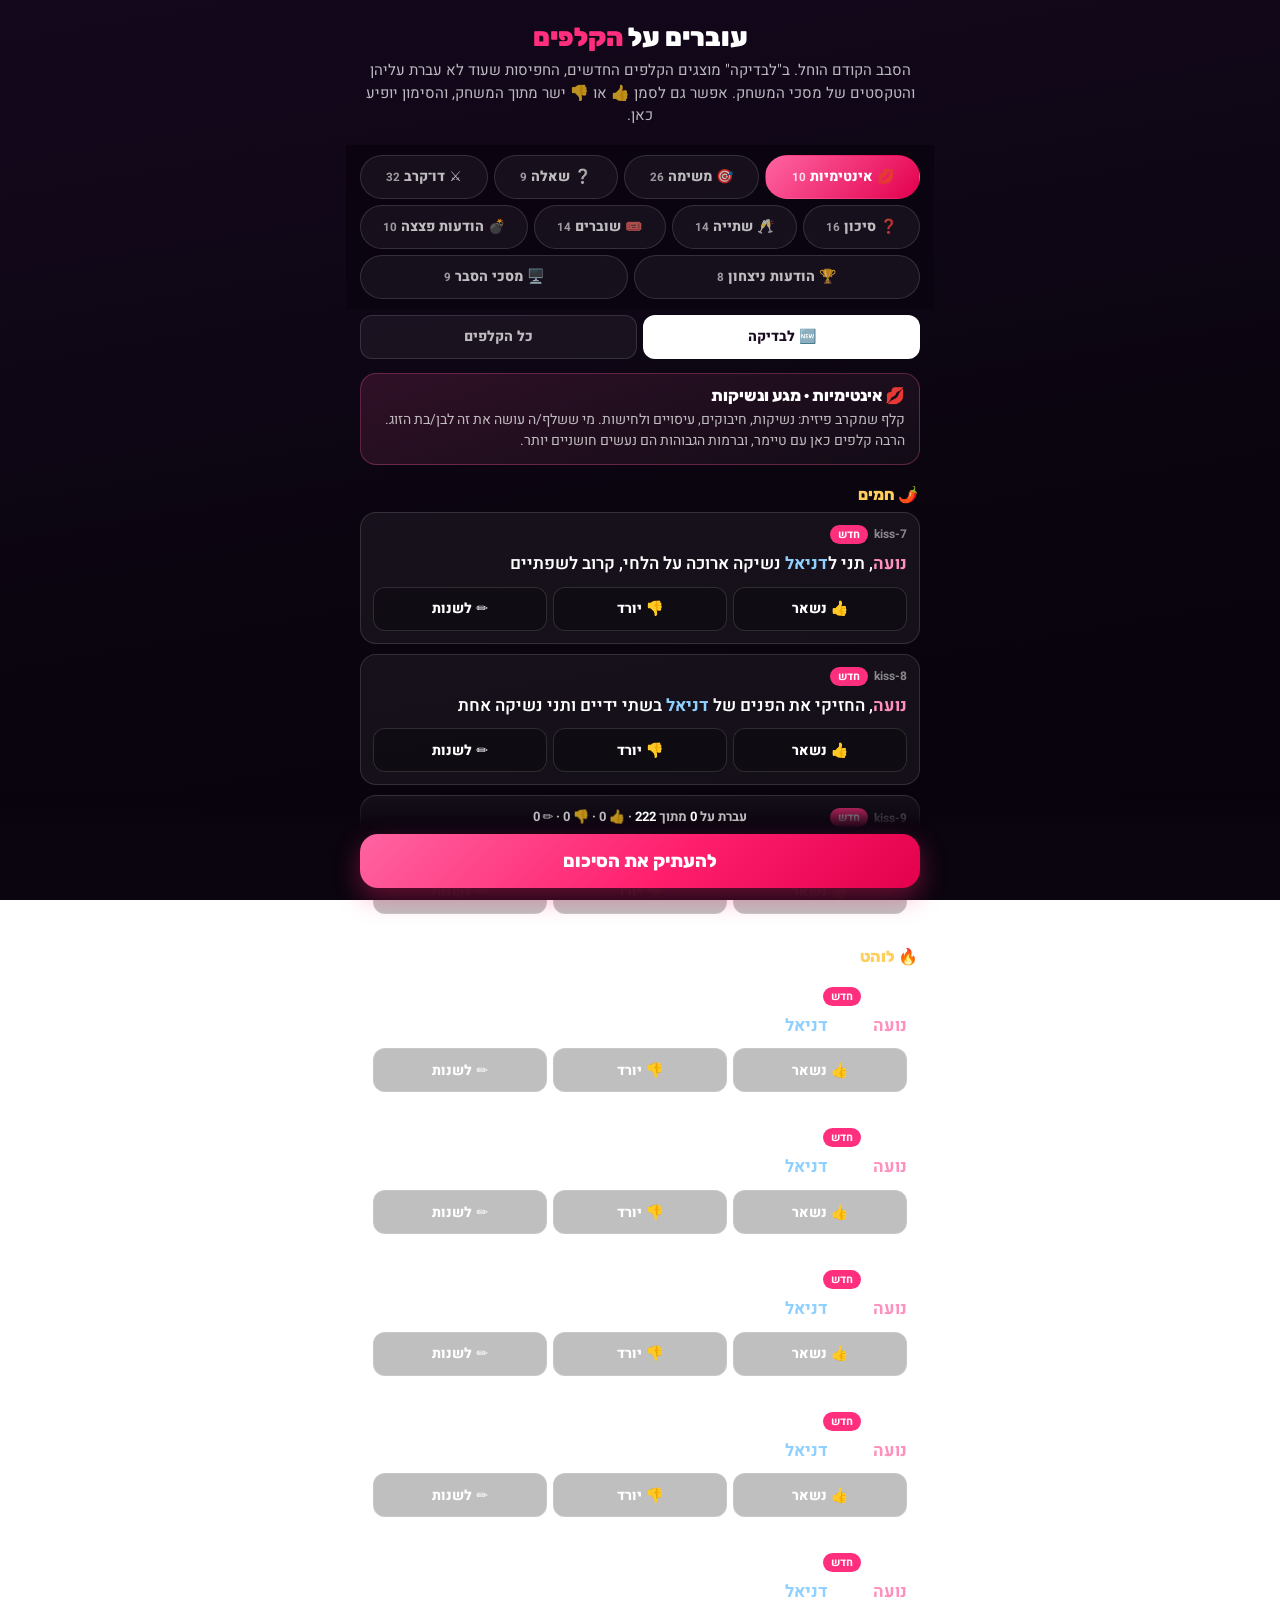
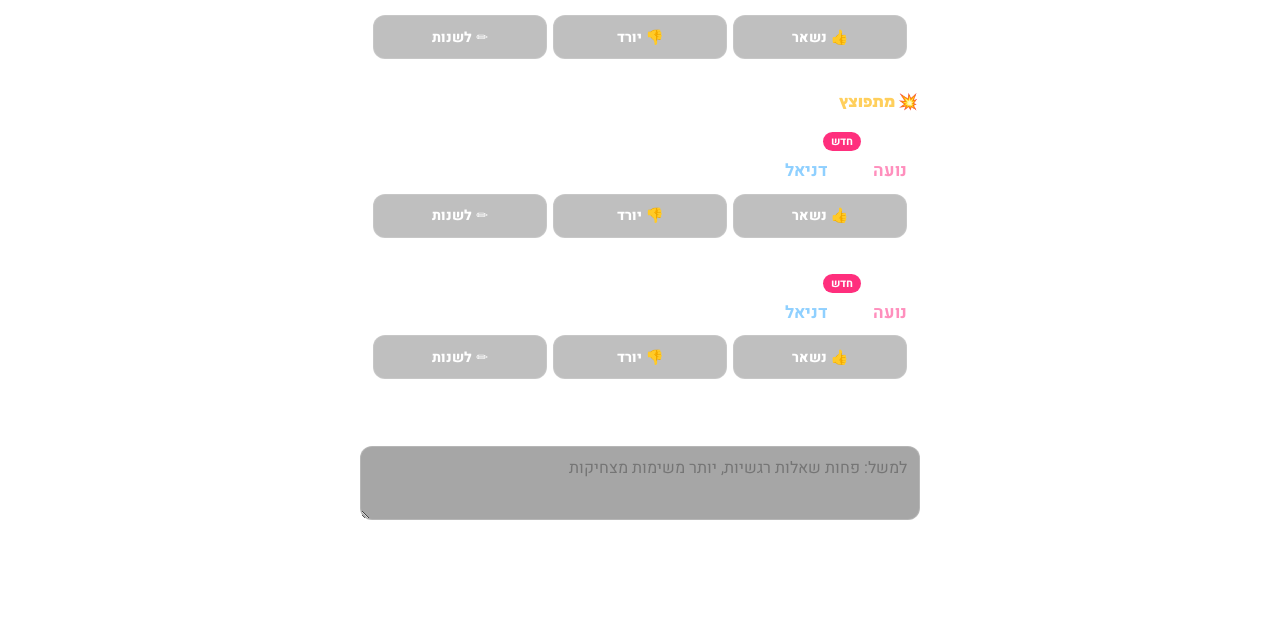
==== commit 9bfe0041: "Box edition: real gameplay upgrades - Bomb hints: open tiles show how many bombs touch them - Bombs " ====
--- a/premium/review.html
+++ b/premium/review.html
@@ -113,7 +113,7 @@
 const $=id=>document.getElementById(id);
 const esc=s=>String(s).replace(/[&<>"']/g,c=>({"&":"&amp;","<":"&lt;",">":"&gt;",'"':"&quot;","'":"&#39;"}[c]));
 let st={};try{st=JSON.parse(localStorage.getItem(KEY)||"{}")||{}}catch(_e){}
-const FRESH=new Set(["{actor}, {give} ל{target} נשיקה ארוכה על הלחי, קרוב לשפתיים","{actor}, {hold} את הפנים של {target} בשתי ידיים ו{give} נשיקה אחת","{actor}, {give} ל{target} חיבוק מאחור של 20 שניות","{actor}, {give} ל{target} נשיקה אחת בעיניים עצומות, בלי למהר","{actor}, {give} ל{target} נשיקה צרפתית של 15 שניות","{actor}, {give} ל{target} נשיקה מאחורי האוזן","{actor}, {give} ל{target} נשיקות מהכתף ועד האוזן","{actor}, {give} ל{target} עיסוי גב תחתון של דקה","{actor}, {give} ל{target} נשיקה על הבטן","{actor}, {give} ל{target} עיסוי ירכיים של דקה","{actor}, {do} ל{target} עיסוי ראש של 20 שניות","{actor}, {choose} שיר ו{do} ריקוד צמוד עם {target} במשך 30 שניות","{actor}, {describe} את {target} כאילו זו מודעת היכרויות","{actor}, {give} ל{target} עיסוי כפות רגליים של 30 שניות","{actor}, {do} ל{target} סרנדה: שורה אחת משיר אהבה, בכל הכוח","{actor}, {tell} ל{target} מה הדבר הראשון שהיית עושה אם הייתם לבד על אי בודד","{actor}, {give} ל{target} עיסוי צוואר של דקה","{actor}, {do} ל{target} ליטוף בגב, מתחת לחולצה, במשך 20 שניות","{actor}, {take} את היד של {target} ו{show} איפה הכי נעים לך","{actor}, מה הזיכרון הראשון שלך מ{target}?","{actor}, למה הכי התגעגעת אצל {target} בפעם האחרונה שלא התראיתם?","{actor}, איפה בגוף הכי נעים לך לקבל נשיקה?","{actor}, מה הלילה הכי טוב שהיה לכם ביחד?","{actor}, מאיזה חלק בגוף של {target} הכי קשה לך להתעלם?","{actor} ו{target}, כותבים בתורות מילה באצבע על הגב. מי שמנחש קודם מנצח","{actor} ו{target}, מי אומר קודם 5 דברים שהצד השני אוהב?","{actor} ו{target}, מי נזכר קודם מה לבשתם בדייט הראשון?","{actor} ו{target}, נשיקת בזק: סופרים עד 3, ומי שמנשק קודם את הלחי של הצד השני מנצח","{actor} ו{target}, חיקוי הדדי: מי מחקה טוב יותר את הצד השני? מי שצוחק קודם מפסיד","{actor} ו{target}, מי אומר קודם 3 מקומות שהייתם בהם ביחד השנה?","{actor} ו{target}, הורדת ידיים: הטוב משלושה","{actor} ו{target}, מי מצליח קודם לגנוב נשיקה? מותר להתחמק","{actor} ו{target}, מי אומר קודם את התאריך המדויק שבו הכרתם?","{actor}, יש לך 15 שניות לומר 5 מאכלים אהובים על {target}","{actor}, יש לך 20 שניות לומר 5 מקומות שטיילתם בהם ביחד","{actor}, יש לך 15 שניות לומר 4 דברים שמרגיזים את {target}, עם חיוך","{actor}, יש לך 20 שניות לשיר שורה משיר שמזכיר לך את {target}","{actor}, יש לך 10 שניות לומר 3 סיבות למה כדאי להתאהב בך"]);
+const FRESH=new Set(["{actor}, {give} ל{target} נשיקה ארוכה על הלחי, קרוב לשפתיים","{actor}, {hold} את הפנים של {target} בשתי ידיים ו{give} נשיקה אחת","{actor}, {give} ל{target} חיבוק מאחור של 20 שניות","{actor}, {give} ל{target} נשיקה אחת בעיניים עצומות, בלי למהר","{actor}, {give} ל{target} נשיקה צרפתית של 15 שניות","{actor}, {give} ל{target} נשיקה מאחורי האוזן","{actor}, {give} ל{target} נשיקות מהכתף ועד האוזן","{actor}, {give} ל{target} עיסוי גב תחתון של דקה","{actor}, {give} ל{target} נשיקה על הבטן","{actor}, {give} ל{target} עיסוי ירכיים של דקה","{actor}, {do} ל{target} עיסוי ראש של 20 שניות","{actor}, {choose} שיר ו{do} ריקוד צמוד עם {target} במשך 30 שניות","{actor}, {describe} את {target} כאילו זו מודעת היכרויות","{actor}, {give} ל{target} עיסוי כפות רגליים של 30 שניות","{actor}, {do} ל{target} סרנדה: שורה אחת משיר אהבה, בכל הכוח","{actor}, {tell} ל{target} מה הדבר הראשון שהיית עושה אם הייתם לבד על אי בודד","{actor}, {give} ל{target} עיסוי צוואר של דקה","{actor}, {do} ל{target} ליטוף בגב, מתחת לחולצה, במשך 20 שניות","{actor}, {take} את היד של {target} ו{show} איפה הכי נעים לך","{actor}, מה הזיכרון הראשון שלך מ{target}?","{actor}, למה הכי התגעגעת אצל {target} בפעם האחרונה שלא התראיתם?","{actor}, איפה בגוף הכי נעים לך לקבל נשיקה?","{actor}, מה הלילה הכי טוב שהיה לכם ביחד?","{actor}, מאיזה חלק בגוף של {target} הכי קשה לך להתעלם?","{actor} ו{target}, כותבים בתורות מילה באצבע על הגב. מי שמנחש קודם מנצח","{actor} ו{target}, מי אומר קודם 5 דברים שהצד השני אוהב?","{actor} ו{target}, מי נזכר קודם מה לבשתם בדייט הראשון?","{actor} ו{target}, נשיקת בזק: סופרים עד 3, ומי שמנשק קודם את הלחי של הצד השני מנצח","{actor} ו{target}, חיקוי הדדי: מי מחקה טוב יותר את הצד השני? מי שצוחק קודם מפסיד","{actor} ו{target}, מי אומר קודם 3 מקומות שהייתם בהם ביחד השנה?","{actor} ו{target}, הורדת ידיים: הטוב משלושה","{actor} ו{target}, מי מצליח קודם לגנוב נשיקה? מותר להתחמק","{actor} ו{target}, מי אומר קודם את התאריך המדויק שבו הכרתם?","{actor}, יש לך 15 שניות לומר 5 מאכלים אהובים על {target}","{actor}, יש לך 20 שניות לומר 5 מקומות שטיילתם בהם ביחד","{actor}, יש לך 15 שניות לומר 4 דברים שמרגיזים את {target}, עם חיוך","{actor}, יש לך 20 שניות לשיר שורה משיר שמזכיר לך את {target}","{actor}, יש לך 10 שניות לומר 3 סיבות למה כדאי להתאהב בך","{actor}, {give} ל{target} נשיקה בכל אצבע של יד אחת","{actor}, {hold} את {target} מאחור ו{whisper} שלוש מחמאות לאוזן","{actor}, {give} ל{target} נשיקה בכתף, קודם מעל הבגד ואז מתחתיו","{actor}, {give} ל{target} 10 נשיקות, כל אחת במקום אחר","{actor}, {give} ל{target} עיסוי בשמן או בקרם במשך דקה, במקום ש{target} בוחר/ת","{actor}, {hold} את הידיים של {target} מעל הראש ו{give} נשיקה ארוכה","{actor}, {give} ל{target} נשיקות לאורך עמוד השדרה, מלמעלה למטה","{actor}, {touch} ב{target} רק בקצות האצבעות, בעיניים עצומות, במשך 30 שניות","{actor}, {choose} איפה {target} מנשק/ת אותך עכשיו, ו{keep} על פנים רציניות 20 שניות","{actor}, {give} ל{target} נשיקה שנעשית עמוקה יותר בכל שנייה, במשך 15 שניות","{actor}, {take} משהו קר (קרח, כוס) ו{touch} בו בצוואר של {target}","{actor}, {whisper} ל{target} מה בדיוק בא לך שיקרה הלילה, בשלושה משפטים","{actor}, {take} פריט לבוש אחד מ{target} בעזרת השיניים בלבד","{actor}, {do} ל{target} עיסוי ירכיים איטי, עד ש{target} מבקש/ת להפסיק","{actor}, {show} ל{target} עם הידיים, על הגוף שלך, איפה הכי נעים לך","{actor}, {look} ל{target} בעיניים מקרוב. נשיקה רק כש{target} מבקש/ת, ויפה","{actor}, {choose} מקום אחר בבית לסיבוב הבא, ו{take} את {target} לשם ביד","{actor} ו{target}, אף מול אף במשך 30 שניות: מי שמנשק/ת ראשון/ה מפסיד/ה","{actor} ו{target}, עיניים עצומות: מי מזהה איפה נגעו בו/בה? הטוב משלושה","{actor} ו{target}, מי מצליח/ה להצחיק את הצד השני בלי מילים, רק במגע?","{actor} ו{target}, מי מחזיק/ה מבט ארוך יותר בזמן שהצד השני לוחש/ת מחמאות?","{actor} ו{target}, מי מצליח/ה להוריד לצד השני פריט לבוש ראשון/ה?","{actor} ו{target}, נשיקות בצוואר בתורות, 15 שניות כל אחד/ת: מי שמשמיע/ה קול ראשון/ה מפסיד/ה","{actor} ו{target}, ידיים מאחורי הגב: מי מנשק/ת ראשון/ה את הצד השני בצוואר?","{actor}, מתי בפעם האחרונה חשבת על {target} באמצע היום, ומה חשבת?","{actor}, מה הדבר שהכי מדליק אותך {bo}?","{actor}, מה החלום הכי חם שהיה לך על {target}?","{actor}, איזה מגע של {target} גורם לך לאבד ריכוז?","{actor}, יש לך 15 שניות לומר 5 דברים שאת/ה אוהב/ת ב{target}","{actor}, יש לך 20 שניות לתת ל{target} 5 נשיקות בחמישה מקומות שונים","{actor}, יש לך 30 שניות לשכנע את {target} לתת לך נשיקה, בלי לגעת","{actor}, יש לך 20 שניות להוריד מ{target} שני פריטי לבוש","{actor}, {drink} לגימה מהכוס של {target}, בלי ידיים 🥂","{actor} ו{target}, לגימה משותפת ואז נשיקה 🥂","{actor}, {drink} לגימה על כל פצצה שהתפוצצה לך הערב 🥂","{actor}, {drink} לגימה ו{give} ל{target} נשיקה עם הטעם 🥂","{actor}, {choose}: פריט לבוש יורד, או שתי לגימות 🥂","💣 {actor}, לפחות עכשיו יש פה מכתש בטוח","💣 {actor}, היה כתוב על המספר. לא קראת","💣 {actor}, {target} כבר רואה את הגביע מקרוב"]);
 if(st._v!==3){st={_v:3,_general:""};try{localStorage.setItem(KEY,JSON.stringify(st))}catch(_e){}}
 let onlyNew=true;
 const save=()=>{try{localStorage.setItem(KEY,JSON.stringify(st))}catch(_e){}};
